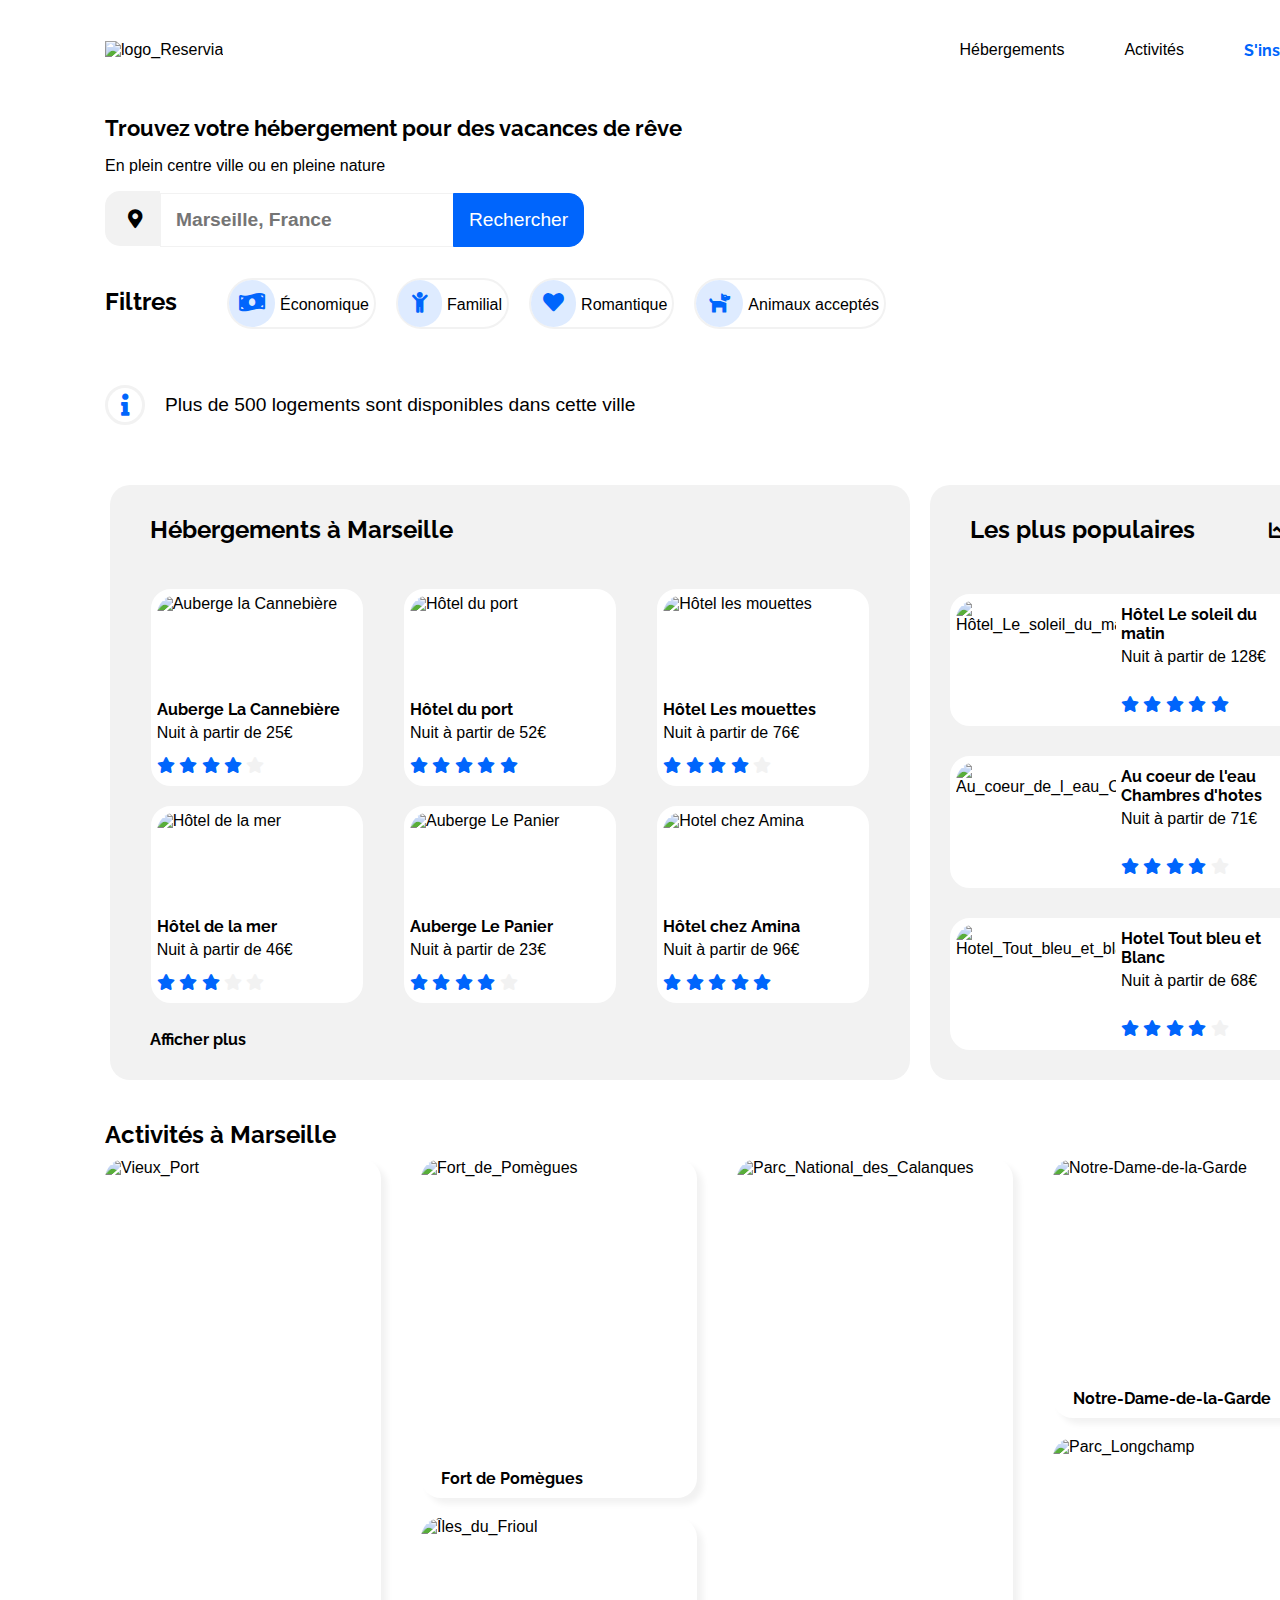
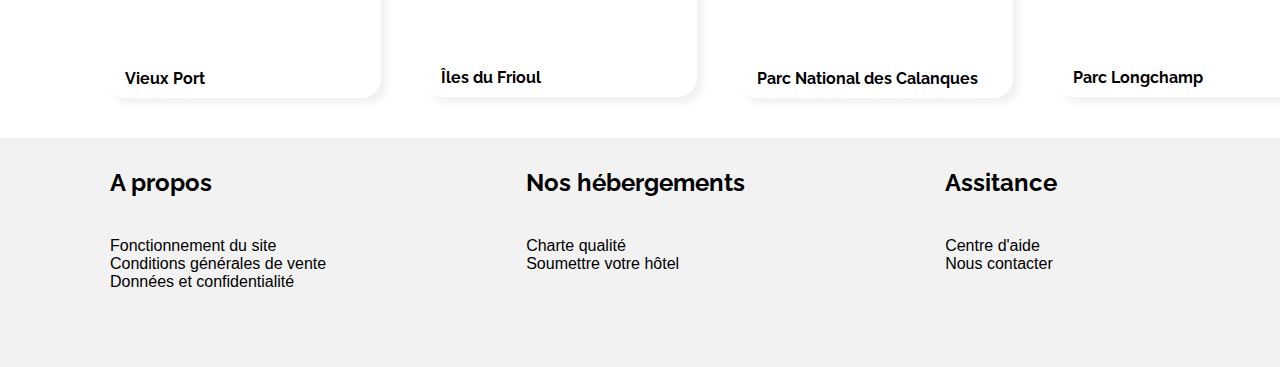
==== index.html @ 62007eff "renommer les dossiers" ====
<!DOCTYPE html>
<html lang="fr">
    <head>
        <meta name="description" content="site Reservia pour le P2">
        <meta name="author"       content="Julien Brazzalotto">
        <meta name="viewport" content="width=device-width, initial-scale=1.0">
        <title>Reservia</title>
        <meta charset="utf-8" />
        <link rel="stylesheet" href="style.css" />

        <!--icones-->
        <link rel="stylesheet" href="https://cdnjs.cloudflare.com/ajax/libs/font-awesome/5.15.3/css/all.min.css" as="style">
        
        <!--police-->
        <link rel="preconnect" href="https://fonts.gstatic.com">
        <link href="https://fonts.googleapis.com/css2?family=Raleway:wght@400;500;600;700;800&display=swap" rel="stylesheet">
    
    </head>

        <body>
            <div id="bloc_page">

                <!--Header-->
                <header>
                    <p>
                        <a href="index.html"><img src="Projet2Reservia/images/logo/Reservia.svg" alt="logo_Reservia"></a>
                    </p>
                    <nav>
                        <ul>
                            <li><a href="#hébergements"> Hébergements</a></li>
                            <li><a href="#Activités"> Activités</a></li>
                            <li><a href="#" id="inscrire">S'inscrire</a></li>
                        </ul>
                    </nav> 
                </header>

                <div>
                    <h1>Trouvez votre hébergement pour des vacances de rêve</h1>
                    <p id="sous_titre">En plein centre ville ou en pleine nature</p>
                </div>

                <form action="php">
                    <div id="localisation">
                        <i class="fas fa-map-marker-alt"></i>
                        <div>
                            <input type="search" name="ville" id="ville" placeholder="Marseille, France">
                        </div>
                        <div>
                            <button type="submit" id="bouton_rechercher">Rechercher</button>
                        </div>
                    </div>
                </form>

                <section id="filtre">
                        <h5>Filtres</h5>
                        <ul>                        
                            <li class="filtreli"><i class="fas fa-money-bill-wave"></i><a href="#">Économique</a></li>                           
                            <li class="filtreli"><i class="fas fa-child"></i><a href="#">Familial</a></li>
                            <li class="filtreli"><i class="fas fa-heart"></i><a href="#">Romantique</a></li>
                            <li class="filtreli"><i class="fas fa-dog"></i><a href="#">Animaux acceptés</a></li>
                        </ul>                             
                </section>

                <div id="info">
                    <i class="fas fa-info"></i> 
                    <p> Plus de 500 logements sont disponibles dans cette ville</p>
                </div>
                
                <!--article-->
                <main>
                    <article>   
                        <h2 id="hébergements">Hébergements à Marseille</h2> 
                        <div id="marseille">
                            <div id="bloc1">
                                <a href="#" class="lieu">
                                    <div class="bloc">
                                        <img class="ch" src="Projet2Reservia/images/hebergements/3_medium/marcus-loke-WQJvWU_HZFo-unsplash.jpg" alt="Auberge la Cannebière">
                                        <h3>Auberge La Cannebière</h3>
                                        <p>Nuit à partir de 25€</p>
                                        <div class="star">
                                            <i class="fas fa-star"></i>
                                            <i class="fas fa-star"></i>
                                            <i class="fas fa-star"></i>
                                            <i class="fas fa-star"></i>
                                            <i class="fas fa-star grey"></i>
                                        </div>
                                    </div>
                                </a>

                                <a href="#" class="lieu">
                                    <div class="bloc">
                                        <img class="ch" src="Projet2Reservia/images/hebergements/3_medium/fred-kleber-gTbaxaVLvsg-unsplash.jpg" alt="Hôtel du port">
                                        <h3>Hôtel du port</h3>
                                        <p>Nuit à partir de 52€</p>
                                        <div class="star">
                                            <i class="fas fa-star"></i>
                                            <i class="fas fa-star"></i>
                                            <i class="fas fa-star"></i>
                                            <i class="fas fa-star"></i>
                                            <i class="fas fa-star"></i>
                                        </div>
                                    </div>
                                </a>

                                <a href="#" class="lieu">
                                    <div class="bloc">
                                        <img class="ch" src="Projet2Reservia/images/hebergements/3_medium/reisetopia-B8WIgxA_PFU-unsplash.jpg" alt="Hôtel les mouettes">
                                        <h3>Hôtel Les mouettes</h3>
                                        <p>Nuit à partir de 76€</p>
                                        <div class="star">
                                            <i class="fas fa-star"></i>
                                            <i class="fas fa-star"></i>
                                            <i class="fas fa-star"></i>
                                            <i class="fas fa-star"></i>
                                            <i class="fas fa-star grey"></i>
                                        </div>
                                    </div>
                                </a>
                            </div>
                            <div id="bloc2">
                                <a href="#" class="lieu">
                                    <div class="bloc">
                                        <img class="ch" src="Projet2Reservia/images/hebergements/3_medium/annie-spratt-Eg1qcIitAuA-unsplash.jpg" alt="Hôtel de la mer">
                                        <h3>Hôtel de la mer</h3>
                                        <p>Nuit à partir de 46€</p>
                                        <div class="star">
                                            <i class="fas fa-star"></i>
                                            <i class="fas fa-star"></i>
                                            <i class="fas fa-star"></i>
                                            <i class="fas fa-star grey"></i>
                                            <i class="fas fa-star grey"></i>
                                        </div>
                                    </div>
                                </a>

                                <a href="#" class="lieu">
                                    <div class="bloc">
                                        <img class="ch" src="Projet2Reservia/images/hebergements/3_medium/nicate-lee-kT-ZyaiwBe0-unsplash.jpg" alt="Auberge Le Panier">
                                        <h3>Auberge Le Panier</h3>
                                        <p>Nuit à partir de 23€</p>
                                        <div class="star">
                                            <i class="fas fa-star"></i>
                                            <i class="fas fa-star"></i>
                                            <i class="fas fa-star"></i>
                                            <i class="fas fa-star"></i>
                                            <i class="fas fa-star grey"></i>
                                        </div>
                                    </div>
                                </a>

                                <a href="#" class="lieu">
                                    <div class="bloc">
                                        <img class="ch" src="Projet2Reservia/images/hebergements/3_medium/febrian-zakaria-M6S1WvfW68A-unsplash.jpg" alt="Hotel chez Amina">
                                        <h3>Hôtel chez Amina</h3>
                                        <p>Nuit à partir de 96€</p>
                                        <div class="star">
                                            <i class="fas fa-star"></i>
                                            <i class="fas fa-star"></i>
                                            <i class="fas fa-star"></i>
                                            <i class="fas fa-star"></i>
                                            <i class="fas fa-star"></i>
                                        </div>
                                    </div>
                                </a>
                            </div>   
                        </div>
                        <div>
                            <a href="#" class="more">
                                <h4>Afficher plus</h4>
                            </a>
                        </div>
                    </article>

                    <!--aside-->
                    <aside>
                        <div id="titreaside">
                        <h2>Les plus populaires</h2>                            
                        <i class="fas fa-chart-line"></i>
                        </div>
                        <div>
                            <a href="#" class="pop">
                                <img class="ch2" src="Projet2Reservia/images/hebergements/4_small/emile-guillemot-Bj_rcSC5XfE-unsplash.jpg" alt="Hôtel_Le_soleil_du_matin">
                                <div class="populaire">
                                <h3>Hôtel Le soleil du matin</h3>
                                <p>Nuit à partir de 128€</p>
                                <div class="starpop">
                                    <i class="fas fa-star"></i>
                                    <i class="fas fa-star"></i>
                                    <i class="fas fa-star"></i>
                                    <i class="fas fa-star"></i>
                                    <i class="fas fa-star"></i>
                                </div>
                                </div>
                            </a>

                            <a href="#" class="pop">
                                <img class="ch2" src="Projet2Reservia/images/hebergements/4_small/aw-creative-VGs8z60yT2c-unsplash.jpg" alt="Au_coeur_de_l_eau_Chambres_d_hotes">
                                <div class="populaire">
                                <h3>Au coeur de l'eau Chambres d'hotes</h3>
                                <p>Nuit à partir de 71€</p>                                
                                <div class="starpop">
                                    <i class="fas fa-star"></i>
                                    <i class="fas fa-star"></i>
                                    <i class="fas fa-star"></i>
                                    <i class="fas fa-star"></i>
                                    <i class="fas fa-star grey"></i>
                                </div>
                                </div>
                            </a>

                            <a href="#" class="pop">
                                <img class="ch2" src="Projet2Reservia/images/hebergements/4_small/febrian-zakaria-sjvU0THccQA-unsplash.jpg" alt="Hotel_Tout_bleu_et_blanc">
                                <div class="populaire">
                                <h3>Hotel Tout bleu et Blanc</h3>
                                <p>Nuit à partir de 68€</p>                                
                                <div class="starpop">
                                    <i class="fas fa-star"></i>
                                    <i class="fas fa-star"></i>
                                    <i class="fas fa-star"></i>
                                    <i class="fas fa-star"></i>
                                    <i class="fas fa-star grey"></i>
                                </div>
                                </div>
                            </a>
                        </div>                       
                    </aside>               
                </main>
                    

                    <!--section-->
                    <section id="act">
                            <h5 id="Activités">Activités à Marseille</h5>
                            <div id="paquet">
                                <div id="paquet1">
                                    <a href="#" class="gr1">
                                        <img class="phgrande" src="Projet2Reservia/images/activites/3_medium/reno-laithienne-QUgJhdY5Fyk-unsplash.jpg" alt="Vieux_Port">
                                        <h6>Vieux Port</h6>
                                    </a>
                                </div>
                                <div id="paquet2">
                                    <a href="#" class="gr2">
                                        <img class="phpetite" src="Projet2Reservia/images/activites/4_small/paul-hermann-QFTrLdQIRhI-unsplash.jpg" alt="Fort_de_Pomègues">
                                        <h6>Fort de Pomègues</h6>
                                    </a>
                                
                                    <a href="#" class="gr3">
                                        <img class="phtrespetite" src="Projet2Reservia/images/activites/4_small/kevin-hikari-rV_Qd1l-VXg-unsplash.jpg" alt="Îles_du_Frioul">
                                        <h6>Îles du Frioul</h6>
                                    </a>
                                </div>

                                <div id="paquet3">
                                    <a href="#" class="gr1">
                                        <img class="phgrande" src="Projet2Reservia/images/activites/3_medium/kilyan-sockalingum-NR8-cBCN3aI-unsplash.jpg" alt="Parc_National_des_Calanques">
                                        <h6>Parc National des Calanques</h6>
                                    </a>
                                </div>
                                <div id="paquet4">
                                    <a href="#" class="gr4">                                
                                        <img class="phmoyenne" src="Projet2Reservia/images/activites/4_small/florian-wehde-xW9e8gdotxI-unsplash.jpg" alt="Notre-Dame-de-la-Garde">                                    
                                        <h6>Notre-Dame-de-la-Garde</h6>
                                    </a>

                                    <a href="#" class="gr5">
                                        <img class="phmoyenne" src="Projet2Reservia/images/activites/4_small/lena-paulin-wH2-EJoDcV0-unsplash.jpg" alt="Parc_Longchamp">
                                        <h6>Parc Longchamp</h6>
                                    </a>
                                </div>
                            </div>

                    </section>
            </div>    

            <!--footer--> 

            <footer>                        
                <div id="a_propos">
                    <h2>A propos</h2>
                    <ul id="liste_a_propos">
                        <li><a href="#">Fonctionnement du site</a></li>
                        <li><a href="#">Conditions générales de vente</a></li>
                        <li><a href="#">Données et confidentialité</a></li>
                    </ul>
                </div>

                <div id="nos_hebergements">
                    <h2>Nos hébergements</h2>
                    <ul id="liste_nos_hebergements">
                        <li><a href="#">Charte qualité</a></li>
                        <li><a href="#">Soumettre votre hôtel</a></li>
                    </ul>
                </div>

                <div id="assistance">
                    <h2>Assitance</h2>
                    <ul id="liste_assistance">
                        <li><a href="#">Centre d'aide</a></li>
                        <li><a href="#">Nous contacter</a></li>
                    </ul>
                </div>
            </div>
        </footer>
                           
        </body>
---- style.css ----
@font-face
{
    font-family: 'Raleway';
    src: url('Raleway/Raleway-Italic-VariableFont_wght.ttf');
    src: url('Raleway/Raleway-VariableFont_wght.ttf');
}

body
{
    font-family: 'Raleway', Arial, Helvetica, sans-serif;
    width: 1440px;
    margin: auto;
    display: flex;
    flex-direction: column;
    align-items: center;
}

#bloc_page
{
    display: flex;
    flex-direction: column;
    width: 1230px;
}

/*header*/
header
{
    display: flex;
    justify-content: space-between;
    align-items: center;
    width: auto;
    height: 100px;
}

nav ul
{
    display: flex;
    flex-direction: row;
    list-style: none;
    
}

nav li
{
    font-size: 1em;
    margin-left: 25px;
    margin-right: 5px;
    
}

nav a
{
    text-decoration: none;
    padding: 15px;
}

#inscrire
{
    color: #0065fc;
    font-weight: bold;
}

nav a:hover
{
    border-top: 2px #0065fc solid;
    padding-top: 20px;
    color: #0065fc;
}
/*Fin header*/

h1
{
    font-size: 1.4em;
}

h1 + p
{
    font-size: 1em;
}


/*barre de localisation*/
#localisation
{
    display: flex;
    align-items: baseline;
    width: auto;
    
}

.fa-map-marker-alt
{
    font-size: 1.2em;
    padding: 15px 15px 15px 20px;
    background-color: #f2f2f2;
    border-radius: 15px 0 0 15px;
    border: 3px #f2f2f2 solid;
}


#ville
{
    font-size: 1.2em;
    padding: 15px;
    color: black;
    font-weight: bold;
    border: 1px #f2f2f2 solid;
    border-right: none;
}

#bouton_rechercher
{
    font-size: 1.2em;
    padding: 15px;
    border-radius: 0 15px 15px 0;
    background-color: #0065fc;
    border: 1px #0065fc solid;
    color: white;
}
/*section*/

#filtre
{
    display: flex;
    align-items: baseline;
}

ul
{
    display: flex;
    list-style: none;
    color: #0065fc;
}

.fa-money-bill-wave
{
    font-size: 1.3em;
    background-color: #DEEBFF;
    padding: 13px 10px 13px 10px ;
    border-radius: 200px;
    margin-right: 5px;
}

.fa-child
{
    
    font-size: 1.3em;
    background-color: #DEEBFF;
    padding: 13px 14px 13px 14px ;
    border-radius: 200px;
    margin-right: 5px;
}

.fa-heart
{
    
    font-size: 1.3em;
    background-color: #DEEBFF;
    padding: 13px 12px 13px 12px ;
    border-radius: 200px;
    margin-right: 5px;
}

.fa-dog
{
    
    font-size: 1.3em;
    background-color: #DEEBFF;
    padding: 13px 12px 13px 12px ;
    border-radius: 200px;
    margin-right: 5px;
}

.filtreli
{
    margin: 10px;
    padding-right: 5px;
    border: 2px #f2f2f2 solid;
    border-radius: 200px;
}

.filtreli :hover
{
    cursor: pointer;
    background-color: white;
}



/* info*/


#info
{
    display: flex;
    align-items: center;
    margin-top: 20px;
    margin-bottom: 50px;
}

.fa-info
{
    font-size: 1.4em;
    color: #0065fc;
    border-radius: 2000px;
    margin-right: 20px;
    border: 3px #f2f2f2 solid;
    padding: 6px 13px 6px 13px;
  
}

#info p
{
    font-size: 1.2em;
}


/*article*/

main
{
    display: flex;
}

h2
{
    margin-left: 40px;
    margin-bottom: 40px;
    margin-top: 30px;
}

h3
{
    font-size: 1em;
    margin: 5px 0 0 0;
    color: black;
}

main p
{
    margin: 5px 0 15px 0px;
    color: black;
    
}

article
{
    background-color: #f2f2f2;
    border-radius: 20px;
    flex: 2;
    margin-left: 5px;
    margin-right: 20px;
    flex-wrap: wrap;
    height: auto;
}

img
{
    width: 200px;
    height: auto;
}


.bloc
{
    display: flex;
    flex-direction: column;
    align-items: flex-start;
    width: 200px;
}

#marseille
{
    display: flex;
    flex-direction: column;
    justify-content: center;
    align-items: center;
    align-content: center;
    margin-left: 20px;
    margin-right: 20px;
}

main a:hover
{
    transform: scale(1.1);
}

#bloc1
{
    display: flex;
    justify-content: space-around;
    width: 100%;
    margin-bottom: 10px;
    
}

#bloc2
{
    display: flex;
    justify-content: space-around;
    vertical-align: bottom;
    width: 100%;
}

.ch
{
    border-radius: 20px 20px 0 0;
    width: 100%;
    height: 100px;  
    object-fit: cover;  
}

.lieu
{
    border: 6px white solid;
    background-color: white;
    border-radius: 20px;
    width: 200px;
    overflow: hidden;
    margin: 5px;
    text-decoration: none;
}

h4
{
    padding-left: 40px;
    font-size: 1em;
    color: black;
    
}

.more
{
    text-decoration: none;
}

.star
{
    margin-bottom: 5px;
}

.fa-star
{
    color: #0065fc;
}

.fa-star.grey
{
    color: #f2f2f2;
}


/*aside*/
aside
{
    flex: 1;
    background-color: #f2f2f2;
    border-radius: 20px;
    margin-right: 5px;
}

#titreaside
{
    display: flex;
    align-items: baseline;
    justify-content: space-between;
    margin-bottom: 10px;
}

.fa-chart-line
{
    margin-right: 40px;
    font-size: 1.3em;
}

.pop
{
    display: flex;
    margin-left: 20px;
    margin-right: 20px;
    margin-bottom: 30px;
    border: 6px white solid;
    background-color: white;
    border-radius: 20px;
}

.ch2
{
    border-radius: 20px 0 0 20px;
    width: 160px;
    height: 120px;
    object-fit: cover;
}

.populaire
{
    margin-left: 5px;
}

.starpop
{
    margin-top: 30px;
}

/*section 2*/

#act
{
    display: flex;
    flex-direction: column;
    margin-bottom: 40px;
}

#paquet
{
    display: flex;
}

#paquet1
{
    display: flex;
    margin-right: 40px;
}

#paquet2
{
    display: flex;
    flex-direction: column;
    margin-right: 40px;
}

#paquet3
{
    display: flex;
    margin-right: 40px;
}
#paquet4
{
    display: flex;
    flex-direction: column;
    margin-right: 5px;
}


h5
{
    font-size: 1.5em;
    margin-bottom: 10px;
}

h6
{
    font-size: 1em;
    margin-left: 20px;
    margin-top: 10px;
    margin-bottom: 10px;
}

.gr1
{
    width: 276px;
    height: auto;
    display: flex;
    flex-direction: column;
    box-shadow: 6px 6px 6px #f2f2f2;
    border-radius: 20px;
    text-decoration: none;
}

.gr2
{
    width: 276px;
    height: auto;
    box-shadow: 6px 6px 6px #f2f2f2;
    border-radius: 20px;
    text-decoration: none;
    display: flex;
    flex-direction: column;
    margin-bottom: 20px;
}

.gr3
{
    width: 276px;
    height: auto;
    box-shadow: 6px 6px 6px #f2f2f2;
    border-radius: 20px;
    text-decoration: none;
    display: flex;
    flex-direction: column;
}

.gr4
{
    width: 276px;
    height: auto;
    box-shadow: 6px 6px 6px #f2f2f2;
    border-radius: 20px;
    text-decoration: none;
    display: flex;
    flex-direction: column;
    margin-bottom: 20px;
}

.gr5
{
    width: 276px;
    height: auto;
    box-shadow: 6px 6px 6px #f2f2f2;
    border-radius: 20px;
    text-decoration: none;
    display: flex;
    flex-direction: column;
}


.phgrande
{
    width: 276px;
    height: 500px;
    object-fit: cover;
    border-radius: 20px 20px 0 0;
}

.phpetite
{
    width: 276px;
    height: 300px;
    object-fit: cover;
    border-radius: 20px 20px 0 0;
}

.phtrespetite
{
    width: 276px;
    height: 140px;
    object-fit: cover;
    border-radius: 20px 20px 0 0;
}

.phmoyenne
{
    width: 276px;
    height: 220px;
    object-fit: cover;
    border-radius: 20px 20px 0 0;
}


/*footer*/

footer
{
    display: flex;
    width: 1440px;
    max-width: 1440px;
    padding-bottom: 60px;
    background-color: #f2f2f2;
}



#a_propos
{
    display: flex;
    flex-direction: column;
    margin-left: 70px;
}

#nos_hebergements
{
    margin-left: 160px;
    margin-right: 160px;
}


#liste_a_propos
{
    margin-top: 0;
    list-style: none;
    display: flex;
    flex-direction: column;
    vertical-align: baseline;
}

#liste_nos_hebergements
{
    list-style: none;
    display: flex;
    flex-direction: column;
    vertical-align: baseline;
}

#liste_assistance
{
    list-style: none;
    display: flex;
    flex-direction: column;
    vertical-align: baseline;
}

a
{
    text-decoration: none;
    color: black;
}
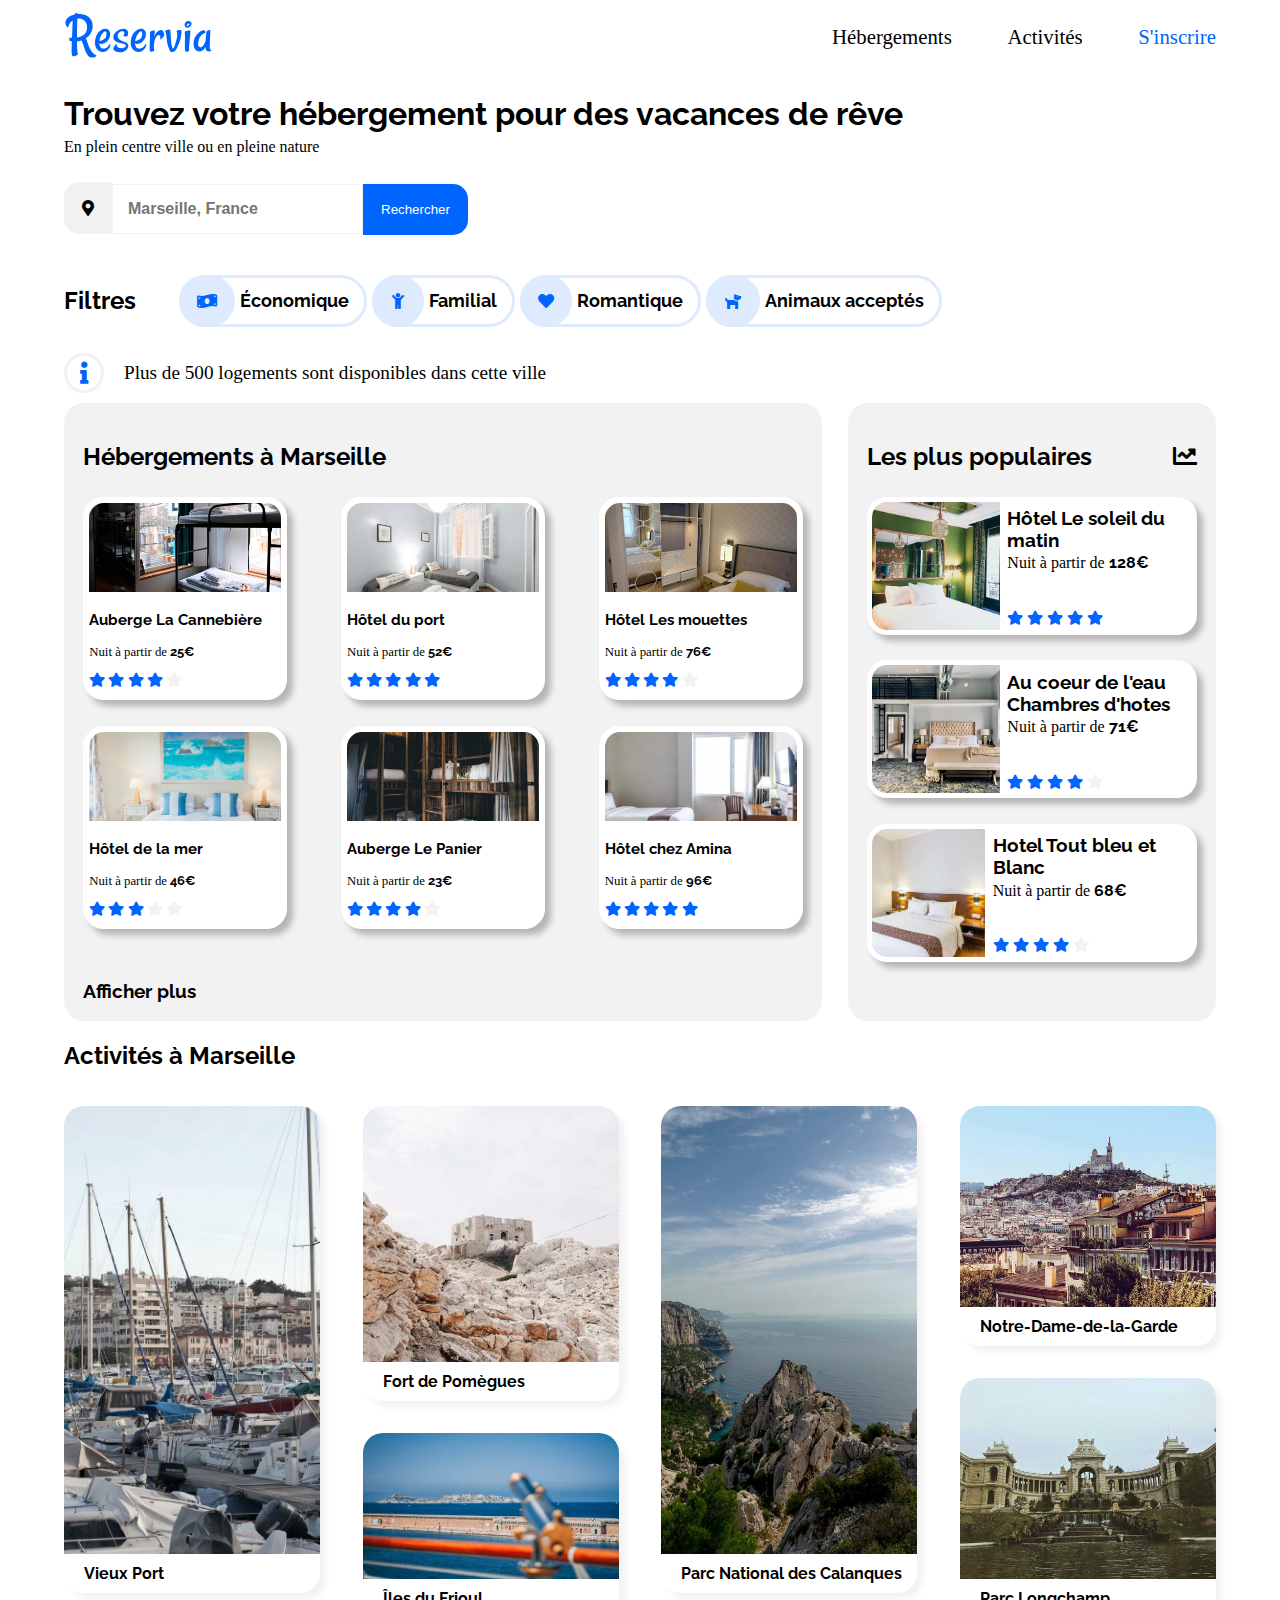
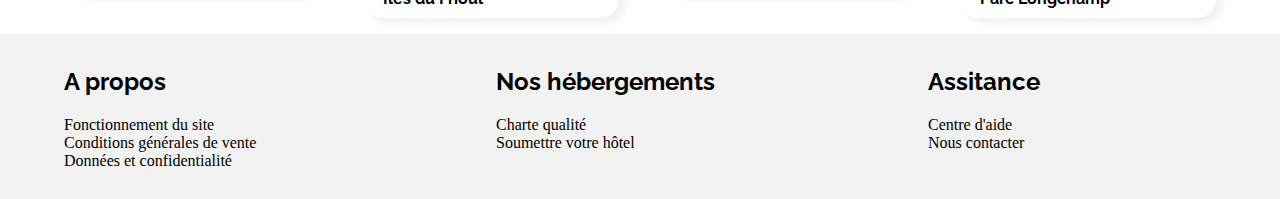
==== commit 0593a88a: "trouver le defaut du scroll horizontal" ====
--- a/index.html
+++ b/index.html
@@ -1,226 +1,208 @@
 <!DOCTYPE html>
-<html lang="fr">
-    <head>
-        <meta name="description" content="site Reservia pour le P2">
-        <meta name="author"       content="Julien Brazzalotto">
-        <meta name="viewport" content="width=device-width, initial-scale=1.0">
-        <title>Reservia</title>
-        <meta charset="utf-8" />
-        <link rel="stylesheet" href="style.css" />
-
-        <!--icones-->
-        <link rel="stylesheet" href="https://cdnjs.cloudflare.com/ajax/libs/font-awesome/5.15.3/css/all.min.css" as="style">
+    <html lang="fr">
+        <head>
+            <meta name="description" content="site Reservia pour le P2">
+            <meta name="author"       content="Julien Brazzalotto">
+            <meta name="viewport" content="width=device-width, initial-scale=1.0">
+            <title>Reservia</title>
+            <meta charset="utf-8" />
+            <link rel="stylesheet" href="style.css" />
+
+            <!--icones-->
+            <link rel="stylesheet" href="https://cdnjs.cloudflare.com/ajax/libs/font-awesome/5.15.3/css/all.min.css">
+            
+            <!--police-->
+            <link rel="preconnect" href="https://fonts.gstatic.com">
+            <link href="https://fonts.googleapis.com/css2?family=Raleway:wght@400;500;600;700;800&display=swap" rel="stylesheet">
         
-        <!--police-->
-        <link rel="preconnect" href="https://fonts.gstatic.com">
-        <link href="https://fonts.googleapis.com/css2?family=Raleway:wght@400;500;600;700;800&display=swap" rel="stylesheet">
-    
-    </head>
+        </head>
 
         <body>
             <div id="bloc_page">
-
-                <!--Header-->
                 <header>
-                    <p>
-                        <a href="index.html"><img src="Projet2Reservia/images/logo/Reservia.svg" alt="logo_Reservia"></a>
-                    </p>
+                    
+                    <a href="index.html"><img id="logo" src="images/logo/Reservia.svg" alt="logo_Reservia"></a>
+                    
                     <nav>
                         <ul>
-                            <li><a href="#hébergements"> Hébergements</a></li>
-                            <li><a href="#Activités"> Activités</a></li>
-                            <li><a href="#" id="inscrire">S'inscrire</a></li>
-                        </ul>
-                    </nav> 
+                            <li><a href="#hebergements" class="menu">Hébergements</a></li>
+                            <li><a href="#activites" class="menu">Activités</a></li>
+                            <li><a href="#" class="menu" id="inscrire">S'inscrire</a></li>
+                        </ul>
+                    </nav>                                                              
                 </header>
 
-                <div>
+                <section class="recherche">
+                    
                     <h1>Trouvez votre hébergement pour des vacances de rêve</h1>
                     <p id="sous_titre">En plein centre ville ou en pleine nature</p>
-                </div>
-
-                <form action="php">
-                    <div id="localisation">
-                        <i class="fas fa-map-marker-alt"></i>
-                        <div>
-                            <input type="search" name="ville" id="ville" placeholder="Marseille, France">
-                        </div>
-                        <div>
-                            <button type="submit" id="bouton_rechercher">Rechercher</button>
-                        </div>
-                    </div>
-                </form>
-
-                <section id="filtre">
-                        <h5>Filtres</h5>
-                        <ul>                        
-                            <li class="filtreli"><i class="fas fa-money-bill-wave"></i><a href="#">Économique</a></li>                           
-                            <li class="filtreli"><i class="fas fa-child"></i><a href="#">Familial</a></li>
-                            <li class="filtreli"><i class="fas fa-heart"></i><a href="#">Romantique</a></li>
-                            <li class="filtreli"><i class="fas fa-dog"></i><a href="#">Animaux acceptés</a></li>
-                        </ul>                             
+                    
+
+                    <form method="POST" action="#" class="bloc_recherche">
+                            <i class="fas fa-map-marker-alt"></i>
+                            <input type="search" name="ville" class="ville" placeholder="Marseille, France">
+                            <button type="submit" class="bouton_rechercher">Rechercher</button>                       
+                    </form>
                 </section>
 
-                <div id="info">
+                <section class="filtre">
+                    <h2>Filtres</h2>
+                    <ul>                        
+                        <li class="filtreli"><i class="fas fa-money-bill-wave"></i><a href="#" class="textefiltre">Économique</a></li>                           
+                        <li class="filtreli"><i class="fas fa-child"></i><a href="#" class="textefiltre">Familial</a></li>
+                        <li class="filtreli"><i class="fas fa-heart"></i><a href="#" class="textefiltre">Romantique</a></li>
+                        <li class="filtreli"><i class="fas fa-dog"></i><a href="#" class="textefiltre">Animaux acceptés</a></li>
+                    </ul>                             
+                </section>
+    
+                <div class="info">
                     <i class="fas fa-info"></i> 
                     <p> Plus de 500 logements sont disponibles dans cette ville</p>
                 </div>
                 
-                <!--article-->
-                <main>
-                    <article>   
-                        <h2 id="hébergements">Hébergements à Marseille</h2> 
-                        <div id="marseille">
-                            <div id="bloc1">
-                                <a href="#" class="lieu">
-                                    <div class="bloc">
-                                        <img class="ch" src="Projet2Reservia/images/hebergements/3_medium/marcus-loke-WQJvWU_HZFo-unsplash.jpg" alt="Auberge la Cannebière">
-                                        <h3>Auberge La Cannebière</h3>
-                                        <p>Nuit à partir de 25€</p>
-                                        <div class="star">
-                                            <i class="fas fa-star"></i>
-                                            <i class="fas fa-star"></i>
-                                            <i class="fas fa-star"></i>
-                                            <i class="fas fa-star"></i>
-                                            <i class="fas fa-star grey"></i>
-                                        </div>
-                                    </div>
-                                </a>
-
-                                <a href="#" class="lieu">
-                                    <div class="bloc">
-                                        <img class="ch" src="Projet2Reservia/images/hebergements/3_medium/fred-kleber-gTbaxaVLvsg-unsplash.jpg" alt="Hôtel du port">
-                                        <h3>Hôtel du port</h3>
-                                        <p>Nuit à partir de 52€</p>
-                                        <div class="star">
-                                            <i class="fas fa-star"></i>
-                                            <i class="fas fa-star"></i>
-                                            <i class="fas fa-star"></i>
-                                            <i class="fas fa-star"></i>
-                                            <i class="fas fa-star"></i>
-                                        </div>
-                                    </div>
-                                </a>
-
-                                <a href="#" class="lieu">
-                                    <div class="bloc">
-                                        <img class="ch" src="Projet2Reservia/images/hebergements/3_medium/reisetopia-B8WIgxA_PFU-unsplash.jpg" alt="Hôtel les mouettes">
-                                        <h3>Hôtel Les mouettes</h3>
-                                        <p>Nuit à partir de 76€</p>
-                                        <div class="star">
-                                            <i class="fas fa-star"></i>
-                                            <i class="fas fa-star"></i>
-                                            <i class="fas fa-star"></i>
-                                            <i class="fas fa-star"></i>
-                                            <i class="fas fa-star grey"></i>
-                                        </div>
-                                    </div>
-                                </a>
-                            </div>
-                            <div id="bloc2">
-                                <a href="#" class="lieu">
-                                    <div class="bloc">
-                                        <img class="ch" src="Projet2Reservia/images/hebergements/3_medium/annie-spratt-Eg1qcIitAuA-unsplash.jpg" alt="Hôtel de la mer">
-                                        <h3>Hôtel de la mer</h3>
-                                        <p>Nuit à partir de 46€</p>
-                                        <div class="star">
-                                            <i class="fas fa-star"></i>
-                                            <i class="fas fa-star"></i>
-                                            <i class="fas fa-star"></i>
-                                            <i class="fas fa-star grey"></i>
-                                            <i class="fas fa-star grey"></i>
-                                        </div>
-                                    </div>
-                                </a>
-
-                                <a href="#" class="lieu">
-                                    <div class="bloc">
-                                        <img class="ch" src="Projet2Reservia/images/hebergements/3_medium/nicate-lee-kT-ZyaiwBe0-unsplash.jpg" alt="Auberge Le Panier">
-                                        <h3>Auberge Le Panier</h3>
-                                        <p>Nuit à partir de 23€</p>
-                                        <div class="star">
-                                            <i class="fas fa-star"></i>
-                                            <i class="fas fa-star"></i>
-                                            <i class="fas fa-star"></i>
-                                            <i class="fas fa-star"></i>
-                                            <i class="fas fa-star grey"></i>
-                                        </div>
-                                    </div>
-                                </a>
-
-                                <a href="#" class="lieu">
-                                    <div class="bloc">
-                                        <img class="ch" src="Projet2Reservia/images/hebergements/3_medium/febrian-zakaria-M6S1WvfW68A-unsplash.jpg" alt="Hotel chez Amina">
-                                        <h3>Hôtel chez Amina</h3>
-                                        <p>Nuit à partir de 96€</p>
-                                        <div class="star">
-                                            <i class="fas fa-star"></i>
-                                            <i class="fas fa-star"></i>
-                                            <i class="fas fa-star"></i>
-                                            <i class="fas fa-star"></i>
-                                            <i class="fas fa-star"></i>
-                                        </div>
-                                    </div>
-                                </a>
-                            </div>   
+                                
+                
+                
+                <main id="hebergements" class="section_hebergements">
+                    <article class="article_hebergement">   
+                        <h2>Hébergements à Marseille</h2> 
+                        <div class="hebergements">                            
+                            <a href="#" class="carte_arriere effet_hover">
+                                <img class="carte_img" src="images/hebergements/3_medium/marcus-loke-WQJvWU_HZFo-unsplash.jpg" alt="Auberge la Cannebière">
+                                <h3>Auberge La Cannebière</h3>
+                                <p>Nuit à partir de <strong>25€</strong></p>
+                                <div>
+                                    <i class="fas fa-star"></i>
+                                    <i class="fas fa-star"></i>
+                                    <i class="fas fa-star"></i>
+                                    <i class="fas fa-star"></i>
+                                    <i class="fas fa-star grey"></i>
+                                </div>                                    
+                            </a>
+
+                            <a href="#" class="carte_arriere effet_hover">                                    
+                                <img class="carte_img" src="images/hebergements/3_medium/fred-kleber-gTbaxaVLvsg-unsplash.jpg" alt="Hôtel du port">
+                                <h3>Hôtel du port</h3>
+                                <p>Nuit à partir de <strong>52€</strong></p>
+                                <div>
+                                    <i class="fas fa-star"></i>
+                                    <i class="fas fa-star"></i>
+                                    <i class="fas fa-star"></i>
+                                    <i class="fas fa-star"></i>
+                                    <i class="fas fa-star"></i>
+                                </div>
+                            </a>
+
+                            <a href="#" class="carte_arriere effet_hover">
+                                <img class="carte_img" src="images/hebergements/3_medium/reisetopia-B8WIgxA_PFU-unsplash.jpg" alt="Hôtel les mouettes">
+                                <h3>Hôtel Les mouettes</h3>
+                                <p>Nuit à partir de <strong>76€</strong></p>
+                                <div>
+                                    <i class="fas fa-star"></i>
+                                    <i class="fas fa-star"></i>
+                                    <i class="fas fa-star"></i>
+                                    <i class="fas fa-star"></i>
+                                    <i class="fas fa-star grey"></i>
+                                </div>
+                            </a>                            
+                        
+                            <a href="#" class="carte_arriere effet_hover">
+                                <img class="carte_img" src="images/hebergements/3_medium/annie-spratt-Eg1qcIitAuA-unsplash.jpg" alt="Hôtel de la mer">
+                                <h3>Hôtel de la mer</h3>
+                                <p>Nuit à partir de <strong>46€</strong></p>
+                                <div>
+                                    <i class="fas fa-star"></i>
+                                    <i class="fas fa-star"></i>
+                                    <i class="fas fa-star"></i>
+                                    <i class="fas fa-star grey"></i>
+                                    <i class="fas fa-star grey"></i>
+                                </div>                                
+                            </a>
+
+                            <a href="#" class="carte_arriere effet_hover">
+                                <img class="carte_img" src="images/hebergements/3_medium/nicate-lee-kT-ZyaiwBe0-unsplash.jpg" alt="Auberge Le Panier">
+                                <h3>Auberge Le Panier</h3>
+                                <p>Nuit à partir de <strong>23€</strong></p>
+                                <div>
+                                    <i class="fas fa-star"></i>
+                                    <i class="fas fa-star"></i>
+                                    <i class="fas fa-star"></i>
+                                    <i class="fas fa-star"></i>
+                                    <i class="fas fa-star grey"></i>
+                                </div>
+                            </a>
+
+                            <a href="#" class="carte_arriere effet_hover">
+                                <img class="carte_img" src="images/hebergements/3_medium/febrian-zakaria-M6S1WvfW68A-unsplash.jpg" alt="Hotel chez Amina">
+                                <h3>Hôtel chez Amina</h3>
+                                <p>Nuit à partir de <strong>96€</strong></p>
+                                <div>
+                                    <i class="fas fa-star"></i>
+                                    <i class="fas fa-star"></i>
+                                    <i class="fas fa-star"></i>
+                                    <i class="fas fa-star"></i>
+                                    <i class="fas fa-star"></i>
+                                </div>    
+                            </a>   
                         </div>
+
                         <div>
-                            <a href="#" class="more">
-                                <h4>Afficher plus</h4>
+                            <a href="#" class="plus">
+                                Afficher plus
                             </a>
                         </div>
                     </article>
 
-                    <!--aside-->
+                    
                     <aside>
-                        <div id="titreaside">
-                        <h2>Les plus populaires</h2>                            
-                        <i class="fas fa-chart-line"></i>
-                        </div>
-                        <div>
-                            <a href="#" class="pop">
-                                <img class="ch2" src="Projet2Reservia/images/hebergements/4_small/emile-guillemot-Bj_rcSC5XfE-unsplash.jpg" alt="Hôtel_Le_soleil_du_matin">
-                                <div class="populaire">
-                                <h3>Hôtel Le soleil du matin</h3>
-                                <p>Nuit à partir de 128€</p>
-                                <div class="starpop">
-                                    <i class="fas fa-star"></i>
-                                    <i class="fas fa-star"></i>
-                                    <i class="fas fa-star"></i>
-                                    <i class="fas fa-star"></i>
-                                    <i class="fas fa-star"></i>
-                                </div>
-                                </div>
-                            </a>
-
-                            <a href="#" class="pop">
-                                <img class="ch2" src="Projet2Reservia/images/hebergements/4_small/aw-creative-VGs8z60yT2c-unsplash.jpg" alt="Au_coeur_de_l_eau_Chambres_d_hotes">
-                                <div class="populaire">
-                                <h3>Au coeur de l'eau Chambres d'hotes</h3>
-                                <p>Nuit à partir de 71€</p>                                
-                                <div class="starpop">
-                                    <i class="fas fa-star"></i>
-                                    <i class="fas fa-star"></i>
-                                    <i class="fas fa-star"></i>
-                                    <i class="fas fa-star"></i>
-                                    <i class="fas fa-star grey"></i>
-                                </div>
-                                </div>
-                            </a>
-
-                            <a href="#" class="pop">
-                                <img class="ch2" src="Projet2Reservia/images/hebergements/4_small/febrian-zakaria-sjvU0THccQA-unsplash.jpg" alt="Hotel_Tout_bleu_et_blanc">
-                                <div class="populaire">
-                                <h3>Hotel Tout bleu et Blanc</h3>
-                                <p>Nuit à partir de 68€</p>                                
-                                <div class="starpop">
-                                    <i class="fas fa-star"></i>
-                                    <i class="fas fa-star"></i>
-                                    <i class="fas fa-star"></i>
-                                    <i class="fas fa-star"></i>
-                                    <i class="fas fa-star grey"></i>
-                                </div>
-                                </div>
+                        <div class="titrepop">                     
+                            <h2>Les plus populaires</h2>                            
+                            <p><i class="fas fa-chart-line"></i></p>
+                        </div>                       
+                        <div class="hebergements_pop">
+                            <a href="#" class="cartepoparriere effet_hover">
+                                <img class="cartepop_img" src="images/hebergements/4_small/emile-guillemot-Bj_rcSC5XfE-unsplash.jpg" alt="Hôtel_Le_soleil_du_matin">
+                                <figure class="pop">
+                                    <h3>Hôtel Le soleil du matin</h3>
+                                    <p>Nuit à partir de <strong>128€</strong></p>
+                                    <figcaption class="star">
+                                        <i class="fas fa-star"></i>
+                                        <i class="fas fa-star"></i>
+                                        <i class="fas fa-star"></i>
+                                        <i class="fas fa-star"></i>
+                                        <i class="fas fa-star"></i>
+                                    </figcaption>
+                                </figure>
+                            </a>
+
+                            <a href="#" class="cartepoparriere effet_hover">
+                                <img class="cartepop_img" src="images/hebergements/4_small/aw-creative-VGs8z60yT2c-unsplash.jpg" alt="Au_coeur_de_l_eau_Chambres_d_hotes">
+                                <figure class="pop">
+                                    <h3>Au coeur de l'eau Chambres d'hotes</h3>
+                                    <p>Nuit à partir de <strong>71€</strong></p>                                
+                                    <figcaption class="star">
+                                        <i class="fas fa-star"></i>
+                                        <i class="fas fa-star"></i>
+                                        <i class="fas fa-star"></i>
+                                        <i class="fas fa-star"></i>
+                                        <i class="fas fa-star grey"></i>
+                                    </figcaption>
+                                </figure>
+                            </a>
+
+                            <a href="#" class="cartepoparriere effet_hover">
+                                <img class="cartepop_img" src="images/hebergements/4_small/febrian-zakaria-sjvU0THccQA-unsplash.jpg" alt="Hotel_Tout_bleu_et_blanc">
+                                <figure class="pop">
+                                    <h3>Hotel Tout bleu et Blanc</h3>
+                                    <p>Nuit à partir de <strong>68€</strong></p>                                
+                                    <figcaption class="star">
+                                        <i class="fas fa-star"></i>
+                                        <i class="fas fa-star"></i>
+                                        <i class="fas fa-star"></i>
+                                        <i class="fas fa-star"></i>
+                                        <i class="fas fa-star grey"></i>
+                                    </figcaption>
+                                </figure>
                             </a>
                         </div>                       
                     </aside>               
@@ -228,77 +210,87 @@
                     
 
                     <!--section-->
-                    <section id="act">
-                            <h5 id="Activités">Activités à Marseille</h5>
+                    <section id="activites">
+                            <h2>Activités à Marseille</h2>
                             <div id="paquet">
-                                <div id="paquet1">
-                                    <a href="#" class="gr1">
-                                        <img class="phgrande" src="Projet2Reservia/images/activites/3_medium/reno-laithienne-QUgJhdY5Fyk-unsplash.jpg" alt="Vieux_Port">
-                                        <h6>Vieux Port</h6>
-                                    </a>
-                                </div>
-                                <div id="paquet2">
-                                    <a href="#" class="gr2">
-                                        <img class="phpetite" src="Projet2Reservia/images/activites/4_small/paul-hermann-QFTrLdQIRhI-unsplash.jpg" alt="Fort_de_Pomègues">
-                                        <h6>Fort de Pomègues</h6>
-                                    </a>
+                                <a href="#" class="general gr1">
+                                    <figure class="carte_activites">                                    
+                                        <img class="phgrande" src="images/activites/3_medium/reno-laithienne-QUgJhdY5Fyk-unsplash.jpg" alt="Vieux_Port">
+                                        <figcaption class="lieu">Vieux Port</figcaption>
+                                    </figure>  
+                                </a>
+
+                                <div>
+                                    <a href="#" class="general gr2">
+                                        <figure class="carte_activites">
+                                            <img class="phpetite" src="images/activites/4_small/paul-hermann-QFTrLdQIRhI-unsplash.jpg" alt="Fort_de_Pomègues">
+                                            <figcaption>Fort de Pomègues</figcaption>
+                                        </figure>   
+                                    </a>
+                                    
+                                    <a href="#" class="general gr3">
+                                        <figure class="carte_activites">
+                                            <img class="phtrespetite" src="images/activites/4_small/kevin-hikari-rV_Qd1l-VXg-unsplash.jpg" alt="Îles_du_Frioul">
+                                            <figcaption>Îles du Frioul</figcaption>
+                                        </figure>
+                                    </a>
+                                </div>                               
+                                    
+                                <a href="#" class="general gr1">
+                                    <figure class="carte_activites">   
+                                        <img class="phgrande" src="images/activites/3_medium/kilyan-sockalingum-NR8-cBCN3aI-unsplash.jpg" alt="Parc_National_des_Calanques">
+                                        <figcaption>Parc National des Calanques</figcaption>
+                                    </figure>
+                                </a>
                                 
-                                    <a href="#" class="gr3">
-                                        <img class="phtrespetite" src="Projet2Reservia/images/activites/4_small/kevin-hikari-rV_Qd1l-VXg-unsplash.jpg" alt="Îles_du_Frioul">
-                                        <h6>Îles du Frioul</h6>
-                                    </a>
-                                </div>
-
-                                <div id="paquet3">
-                                    <a href="#" class="gr1">
-                                        <img class="phgrande" src="Projet2Reservia/images/activites/3_medium/kilyan-sockalingum-NR8-cBCN3aI-unsplash.jpg" alt="Parc_National_des_Calanques">
-                                        <h6>Parc National des Calanques</h6>
-                                    </a>
-                                </div>
-                                <div id="paquet4">
-                                    <a href="#" class="gr4">                                
-                                        <img class="phmoyenne" src="Projet2Reservia/images/activites/4_small/florian-wehde-xW9e8gdotxI-unsplash.jpg" alt="Notre-Dame-de-la-Garde">                                    
-                                        <h6>Notre-Dame-de-la-Garde</h6>
-                                    </a>
-
-                                    <a href="#" class="gr5">
-                                        <img class="phmoyenne" src="Projet2Reservia/images/activites/4_small/lena-paulin-wH2-EJoDcV0-unsplash.jpg" alt="Parc_Longchamp">
-                                        <h6>Parc Longchamp</h6>
-                                    </a>
-                                </div>
+                                <div>
+                                    <a href="#" class="general gr4">
+                                        <figure class="carte_activites">                               
+                                            <img class="phmoyenne" src="images/activites/4_small/florian-wehde-xW9e8gdotxI-unsplash.jpg" alt="Notre-Dame-de-la-Garde">                                    
+                                            <figcaption>Notre-Dame-de-la-Garde</figcaption>
+                                        </figure>
+                                    </a>
+
+                                    <a href="#" class="general gr5">
+                                        <figure class="carte_activites">    
+                                            <img class="phmoyenne" src="images/activites/4_small/lena-paulin-wH2-EJoDcV0-unsplash.jpg" alt="Parc_Longchamp">
+                                            <figcaption>Parc Longchamp</figcaption>
+                                        </figure>                                    
+                                    </a>
+                                </div>                                
                             </div>
-
                     </section>
-            </div>    
-
-            <!--footer--> 
-
-            <footer>                        
-                <div id="a_propos">
-                    <h2>A propos</h2>
-                    <ul id="liste_a_propos">
-                        <li><a href="#">Fonctionnement du site</a></li>
-                        <li><a href="#">Conditions générales de vente</a></li>
-                        <li><a href="#">Données et confidentialité</a></li>
-                    </ul>
-                </div>
-
-                <div id="nos_hebergements">
-                    <h2>Nos hébergements</h2>
-                    <ul id="liste_nos_hebergements">
-                        <li><a href="#">Charte qualité</a></li>
-                        <li><a href="#">Soumettre votre hôtel</a></li>
-                    </ul>
-                </div>
-
-                <div id="assistance">
-                    <h2>Assitance</h2>
-                    <ul id="liste_assistance">
-                        <li><a href="#">Centre d'aide</a></li>
-                        <li><a href="#">Nous contacter</a></li>
-                    </ul>
-                </div>
-            </div>
-        </footer>
-                           
-        </body>+                
+
+                <!--footer--> 
+
+                <footer>                        
+                    <div class="footerbloc">
+                        <h2>A propos</h2>
+                        <ul class="listefooter">
+                            <li><a href="#">Fonctionnement du site</a></li>
+                            <li><a href="#">Conditions générales de vente</a></li>
+                            <li><a href="#">Données et confidentialité</a></li>
+                        </ul>
+                    </div>
+
+                    <div class="footerbloc">
+                        <h2>Nos hébergements</h2>
+                        <ul class="listefooter">
+                            <li><a href="#">Charte qualité</a></li>
+                            <li><a href="#">Soumettre votre hôtel</a></li>                    
+                        </ul>
+                    </div>
+
+                    <div class="footerbloc">
+                        <h2>Assitance</h2>
+                        <ul class="listefooter">
+                            <li><a href="#">Centre d'aide</a></li>
+                            <li><a href="#">Nous contacter</a></li>                        
+                        </ul>
+                    </div>
+                
+                </footer>
+            </div>              
+        </body>
+    </html>--- a/style.css
+++ b/style.css
@@ -7,175 +7,187 @@
 
 body
 {
-    font-family: 'Raleway', Arial, Helvetica, sans-serif;
-    width: 1440px;
-    margin: auto;
-    display: flex;
-    flex-direction: column;
+    margin: 0px;
+    font-family: 'Raleway', 'Times New Roman', Times, serif;
+}
+
+a{
+    text-decoration: none;
+    color: #000;
+}
+
+h1, h2, h3, strong
+{
+    font-weight: bold;
+}
+
+#bloc_page>*:not(footer)
+{
+    width: 90%;
+    margin:auto;
+}
+
+.fa-star
+{
+    color: #0065FC;
+    font-size: 0.9rem;
+}
+
+.fa-star.grey
+{
+    color: #F2F2F2;
+}
+
+.effet_hover:hover
+{
+    transform: scale(1.1);
+}
+
+/*header*/
+
+header
+{
+    display: flex;
+    justify-content: space-between;
     align-items: center;
-}
-
-#bloc_page
-{
-    display: flex;
-    flex-direction: column;
-    width: 1230px;
-}
-
-/*header*/
-header
+    margin-top: 1.5vw;
+    margin-bottom: 2vw;
+    
+}
+
+#logo
+{
+    width: 150px;
+}
+
+nav ul
 {
     display: flex;
     justify-content: space-between;
     align-items: center;
-    width: auto;
-    height: 100px;
-}
-
-nav ul
-{
-    display: flex;
-    flex-direction: row;
+    width: 30vw;
+    height: 2vw;
+}
+
+nav ul li
+{
+    font-size: 1.3rem;
     list-style: none;
-    
-}
-
-nav li
-{
-    font-size: 1em;
-    margin-left: 25px;
-    margin-right: 5px;
-    
-}
-
-nav a
-{
-    text-decoration: none;
+}
+
+#inscrire
+{
+    color: #0065FC;
+}
+
+.menu:hover
+{
+    color: #0065FC;
+    border-top: 3px #0065FC solid;
+    padding-top: 20px;
+}
+
+/*section recherche*/
+
+h1
+{
+    margin-bottom: 0px;
+}
+
+h1 + p
+{
+    margin-top: 0.5vw;
+    margin-bottom: 2vw;
+}
+
+.bloc_recherche
+{
+    display: flex;
+    align-items: baseline;
+    width: 30vw;
+    height: 4vw;
+    margin: 1vw 0 2vw 0;
+}
+
+.fa-map-marker-alt
+{   
+    background-color: #F2F2F2;
     padding: 15px;
-}
-
-#inscrire
-{
-    color: #0065fc;
-    font-weight: bold;
-}
-
-nav a:hover
-{
-    border-top: 2px #0065fc solid;
-    padding-top: 20px;
-    color: #0065fc;
-}
-/*Fin header*/
-
-h1
-{
-    font-size: 1.4em;
-}
-
-h1 + p
-{
-    font-size: 1em;
-}
-
-
-/*barre de localisation*/
-#localisation
-{
-    display: flex;
-    align-items: baseline;
-    width: auto;
-    
-}
-
-.fa-map-marker-alt
-{
-    font-size: 1.2em;
-    padding: 15px 15px 15px 20px;
-    background-color: #f2f2f2;
     border-radius: 15px 0 0 15px;
-    border: 3px #f2f2f2 solid;
-}
-
-
-#ville
-{
-    font-size: 1.2em;
+    border: 3px #F2F2F2 solid;
+    font-size: 1rem;
+}
+
+.ville
+{
     padding: 15px;
     color: black;
     font-weight: bold;
-    border: 1px #f2f2f2 solid;
     border-right: none;
-}
-
-#bouton_rechercher
-{
-    font-size: 1.2em;
+    border: 1px #F2F2F2 solid;
+    font-size: 1rem;
+}
+
+.bouton_rechercher
+{
+    color: white;
     padding: 15px;
+    background-color: #0065FC;
+    border:3px #0065FC solid;
     border-radius: 0 15px 15px 0;
-    background-color: #0065fc;
-    border: 1px #0065fc solid;
-    color: white;
-}
-/*section*/
-
-#filtre
-{
-    display: flex;
-    align-items: baseline;
-}
-
-ul
-{
-    display: flex;
+}
+
+
+
+/*section filtre*/
+
+.filtre
+{
+    display: flex;
+    align-items: center;
+    margin: 3vw 0 3vw 0;
+    
+}
+
+h2 + ul
+{
+    display: flex;
+    justify-content: space-around;
+    width: 60vw;
     list-style: none;
-    color: #0065fc;
-}
-
-.fa-money-bill-wave
-{
-    font-size: 1.3em;
+    color: #0065FC;
+    flex-wrap: wrap;
+}
+
+.fa-money-bill-wave, .fa-heart, .fa-dog
+{
     background-color: #DEEBFF;
-    padding: 13px 10px 13px 10px ;
+    padding: 15px ;
     border-radius: 200px;
-    margin-right: 5px;
+    margin: -3px 5px -3px -3px;
+    border: 3px #DEEBFF solid;
 }
 
 .fa-child
 {
-    
-    font-size: 1.3em;
     background-color: #DEEBFF;
-    padding: 13px 14px 13px 14px ;
+    padding: 15px 17px 15px 17px ;
     border-radius: 200px;
-    margin-right: 5px;
-}
-
-.fa-heart
-{
-    
-    font-size: 1.3em;
-    background-color: #DEEBFF;
-    padding: 13px 12px 13px 12px ;
+    margin: -3px 5px -3px -3px;
+    border: 3px #DEEBFF solid;
+}
+
+.textefiltre
+{
+    font-size: 1.1rem;
+    font-weight: bold;
+    padding-right: 15px;
     border-radius: 200px;
-    margin-right: 5px;
-}
-
-.fa-dog
-{
-    
-    font-size: 1.3em;
-    background-color: #DEEBFF;
-    padding: 13px 12px 13px 12px ;
-    border-radius: 200px;
-    margin-right: 5px;
 }
 
 .filtreli
 {
-    margin: 10px;
-    padding-right: 5px;
-    border: 2px #f2f2f2 solid;
+    border: 3px #DEEBFF solid;
     border-radius: 200px;
 }
 
@@ -185,17 +197,14 @@
     background-color: white;
 }
 
-
-
-/* info*/
-
-
-#info
+/*info*/
+
+.info
 {
     display: flex;
     align-items: center;
-    margin-top: 20px;
-    margin-bottom: 50px;
+    margin-top: 0.8vw;
+    margin-bottom: 1vw;
 }
 
 .fa-info
@@ -209,398 +218,273 @@
   
 }
 
-#info p
-{
-    font-size: 1.2em;
-}
-
-
-/*article*/
-
-main
-{
-    display: flex;
-}
-
-h2
-{
-    margin-left: 40px;
-    margin-bottom: 40px;
-    margin-top: 30px;
-}
-
-h3
-{
-    font-size: 1em;
-    margin: 5px 0 0 0;
-    color: black;
-}
-
-main p
-{
-    margin: 5px 0 15px 0px;
-    color: black;
-    
-}
-
-article
+.info p
+{
+    font-size: 1.2rem;
+}
+
+
+
+/*corps*/
+
+
+.section_hebergements
+{
+    display: flex;
+    margin: auto;
+}
+
+.article_hebergement, aside
 {
     background-color: #f2f2f2;
     border-radius: 20px;
-    flex: 2;
+}
+
+.article_hebergement
+{
+    padding: 1.5vw;
+    margin-right: 2vw;
+    flex: 3;
+}
+
+aside
+{
+    flex: 1.2;
+}
+
+article h2, aside h2
+{
+    margin-bottom: 2vw;
+}
+
+.hebergements
+{
+    display: flex;
+    justify-content: space-between;
+    flex-wrap: wrap;
+    margin: 0 0 2vw 0;
+}
+
+.carte_arriere
+{
+    width: 15vw;
+    margin: 0 0 2vw 0;
+    border: 1px white solid;
+    background-color: white;
+    padding: 5px 5px 10px 5px;
+    border-radius: 20px;
+    box-shadow: 6px 6px 6px rgba(0, 0, 0, 0.253);
+    font-size: 0.8rem; 
+}
+
+.carte_img
+{
+    width: 15vw;
+    height: 7vw;
+    border-radius: 15px 15px 0 0;
+    object-fit: cover;
+    object-position: 50% 50%;
+    overflow: hidden;
+    
+}
+
+.plus
+{
+    font-size: 1.2rem;
+    font-weight: bold;
+}
+
+/*pop*/
+
+aside
+{
+    padding: 1.5vw;
+    flex: 1.2;
+}
+
+.titrepop
+{
+    display: flex;
+    justify-content: space-between;
+    align-items: baseline;
+}
+
+.fa-chart-line
+{
+    font-size: 1.5rem;
+}
+
+.hebergements_pop
+{
+    display: flex;
+    flex-direction: column;
+    justify-content: space-between;
+    flex-wrap: wrap;
+}
+
+.cartepoparriere
+{
+    display: flex;
+    width: 25vw;
+    height: 10vw;
+    background-color: white;
+    padding: 5px;
+    border-radius: 20px;
+    box-shadow: 6px 6px 6px rgba(0, 0, 0, 0.253);
+    font-size: 1rem;
+    margin: auto;
+    margin-bottom: 2vw;
+}
+
+.cartepop_img
+{
+    width: 10vw;
+    height: 10vw;
+    border-radius: 15px 0 0 15px;
+    object-fit: cover;
+    object-position: 50% 50%;
+}
+
+.pop
+{
+    margin: 0.2vw;
+   
+    display: flex;
+    flex-direction: column;
+    justify-content: space-between;
+}
+
+figure h3
+{
+    margin: 0.2vw;
+}
+
+figure p
+{
+    margin-top: 0px;
+    margin-bottom: 2vw;
+}
+
+
+figure h3, figure p
+{
     margin-left: 5px;
-    margin-right: 20px;
-    flex-wrap: wrap;
-    height: auto;
-}
-
-img
-{
-    width: 200px;
-    height: auto;
-}
-
-
-.bloc
-{
-    display: flex;
-    flex-direction: column;
-    align-items: flex-start;
-    width: 200px;
-}
-
-#marseille
-{
-    display: flex;
-    flex-direction: column;
-    justify-content: center;
-    align-items: center;
-    align-content: center;
-    margin-left: 20px;
-    margin-right: 20px;
-}
-
-main a:hover
-{
-    transform: scale(1.1);
-}
-
-#bloc1
-{
-    display: flex;
-    justify-content: space-around;
-    width: 100%;
-    margin-bottom: 10px;
-    
-}
-
-#bloc2
-{
-    display: flex;
-    justify-content: space-around;
-    vertical-align: bottom;
-    width: 100%;
-}
-
-.ch
-{
+}
+
+.star
+{
+    margin-left: 5px;
+}
+
+/*Activités*/
+
+#activites
+{
+    margin: 20px auto;
+}
+
+#paquet
+{
+    display: flex;
+    justify-content: space-between;
+    align-content: space-between;
+}
+
+.gr1
+{
+    display: flex;
+    flex-direction: column;
+}
+
+.gr2
+{
+    display: flex;
+    flex-direction: column;
+}
+
+.gr3
+{
+    display: flex;
+}
+.gr4
+{
+    display: flex;
+    flex-direction: column;
+}
+
+figcaption
+{
+    font-size: 1rem;
+    font-weight: bold;
+    margin: 10px 0 10px 20px;
+}
+
+.carte_activites
+{
+    width: 20vw;
+    display: flex;
+    flex-direction: column;
+    border-radius: 20px;
+    box-shadow: 6px 6px 6px #f2f2f2;
+    text-decoration: none;
+    margin-right: 0;
+    margin-left: 0;
+}
+
+.phgrande
+{
+    width: 20vw;
+    height: 35vw;
+    object-fit: cover;
     border-radius: 20px 20px 0 0;
-    width: 100%;
-    height: 100px;  
-    object-fit: cover;  
-}
-
-.lieu
-{
-    border: 6px white solid;
-    background-color: white;
-    border-radius: 20px;
-    width: 200px;
-    overflow: hidden;
-    margin: 5px;
-    text-decoration: none;
-}
-
-h4
-{
-    padding-left: 40px;
-    font-size: 1em;
-    color: black;
-    
-}
-
-.more
-{
-    text-decoration: none;
-}
-
-.star
-{
-    margin-bottom: 5px;
-}
-
-.fa-star
-{
-    color: #0065fc;
-}
-
-.fa-star.grey
-{
-    color: #f2f2f2;
-}
-
-
-/*aside*/
-aside
-{
-    flex: 1;
-    background-color: #f2f2f2;
-    border-radius: 20px;
-    margin-right: 5px;
-}
-
-#titreaside
-{
-    display: flex;
-    align-items: baseline;
-    justify-content: space-between;
-    margin-bottom: 10px;
-}
-
-.fa-chart-line
-{
-    margin-right: 40px;
-    font-size: 1.3em;
-}
-
-.pop
-{
-    display: flex;
-    margin-left: 20px;
-    margin-right: 20px;
-    margin-bottom: 30px;
-    border: 6px white solid;
-    background-color: white;
-    border-radius: 20px;
-}
-
-.ch2
-{
-    border-radius: 20px 0 0 20px;
-    width: 160px;
-    height: 120px;
-    object-fit: cover;
-}
-
-.populaire
-{
-    margin-left: 5px;
-}
-
-.starpop
-{
-    margin-top: 30px;
-}
-
-/*section 2*/
-
-#act
-{
-    display: flex;
-    flex-direction: column;
-    margin-bottom: 40px;
-}
-
-#paquet
-{
-    display: flex;
-}
-
-#paquet1
-{
-    display: flex;
-    margin-right: 40px;
-}
-
-#paquet2
-{
-    display: flex;
-    flex-direction: column;
-    margin-right: 40px;
-}
-
-#paquet3
-{
-    display: flex;
-    margin-right: 40px;
-}
-#paquet4
-{
-    display: flex;
-    flex-direction: column;
-    margin-right: 5px;
-}
-
-
-h5
-{
-    font-size: 1.5em;
-    margin-bottom: 10px;
-}
-
-h6
-{
-    font-size: 1em;
-    margin-left: 20px;
-    margin-top: 10px;
-    margin-bottom: 10px;
-}
-
-.gr1
-{
-    width: 276px;
-    height: auto;
-    display: flex;
-    flex-direction: column;
-    box-shadow: 6px 6px 6px #f2f2f2;
-    border-radius: 20px;
-    text-decoration: none;
-}
-
-.gr2
-{
-    width: 276px;
-    height: auto;
-    box-shadow: 6px 6px 6px #f2f2f2;
-    border-radius: 20px;
-    text-decoration: none;
-    display: flex;
-    flex-direction: column;
-    margin-bottom: 20px;
-}
-
-.gr3
-{
-    width: 276px;
-    height: auto;
-    box-shadow: 6px 6px 6px #f2f2f2;
-    border-radius: 20px;
-    text-decoration: none;
-    display: flex;
-    flex-direction: column;
-}
-
-.gr4
-{
-    width: 276px;
-    height: auto;
-    box-shadow: 6px 6px 6px #f2f2f2;
-    border-radius: 20px;
-    text-decoration: none;
-    display: flex;
-    flex-direction: column;
-    margin-bottom: 20px;
-}
-
-.gr5
-{
-    width: 276px;
-    height: auto;
-    box-shadow: 6px 6px 6px #f2f2f2;
-    border-radius: 20px;
-    text-decoration: none;
-    display: flex;
-    flex-direction: column;
-}
-
-
-.phgrande
-{
-    width: 276px;
-    height: 500px;
+}
+
+.phpetite
+{
+    width: 20vw;
+    height: 20vw;
     object-fit: cover;
     border-radius: 20px 20px 0 0;
 }
 
-.phpetite
-{
-    width: 276px;
-    height: 300px;
+.phtrespetite
+{
+    width: 20vw;
+    height: 11.4vw;
     object-fit: cover;
     border-radius: 20px 20px 0 0;
 }
 
-.phtrespetite
-{
-    width: 276px;
-    height: 140px;
+.phmoyenne
+{
+    width: 20vw;
+    height: 15.7vw;
     object-fit: cover;
     border-radius: 20px 20px 0 0;
 }
 
-.phmoyenne
-{
-    width: 276px;
-    height: 220px;
-    object-fit: cover;
-    border-radius: 20px 20px 0 0;
-}
-
-
 /*footer*/
 
 footer
 {
-    display: flex;
-    width: 1440px;
-    max-width: 1440px;
-    padding-bottom: 60px;
-    background-color: #f2f2f2;
-}
-
-
-
-#a_propos
-{
-    display: flex;
-    flex-direction: column;
-    margin-left: 70px;
-}
-
-#nos_hebergements
-{
-    margin-left: 160px;
-    margin-right: 160px;
-}
-
-
-#liste_a_propos
-{
-    margin-top: 0;
+    background-color: #F2F2F2;
+    padding: 1vw 5vw;
+    display: flex;
+    justify-content: space-between;
+}
+
+.footerbloc
+{
+    width:25%;
+}
+
+footer ul
+{
+    display: flex;
+    flex-direction: column;
     list-style: none;
-    display: flex;
-    flex-direction: column;
-    vertical-align: baseline;
-}
-
-#liste_nos_hebergements
-{
-    list-style: none;
-    display: flex;
-    flex-direction: column;
-    vertical-align: baseline;
-}
-
-#liste_assistance
-{
-    list-style: none;
-    display: flex;
-    flex-direction: column;
-    vertical-align: baseline;
-}
-
-a
-{
-    text-decoration: none;
-    color: black;
-}
+    padding: 0;
+    width: 20vw;
+}
+
+
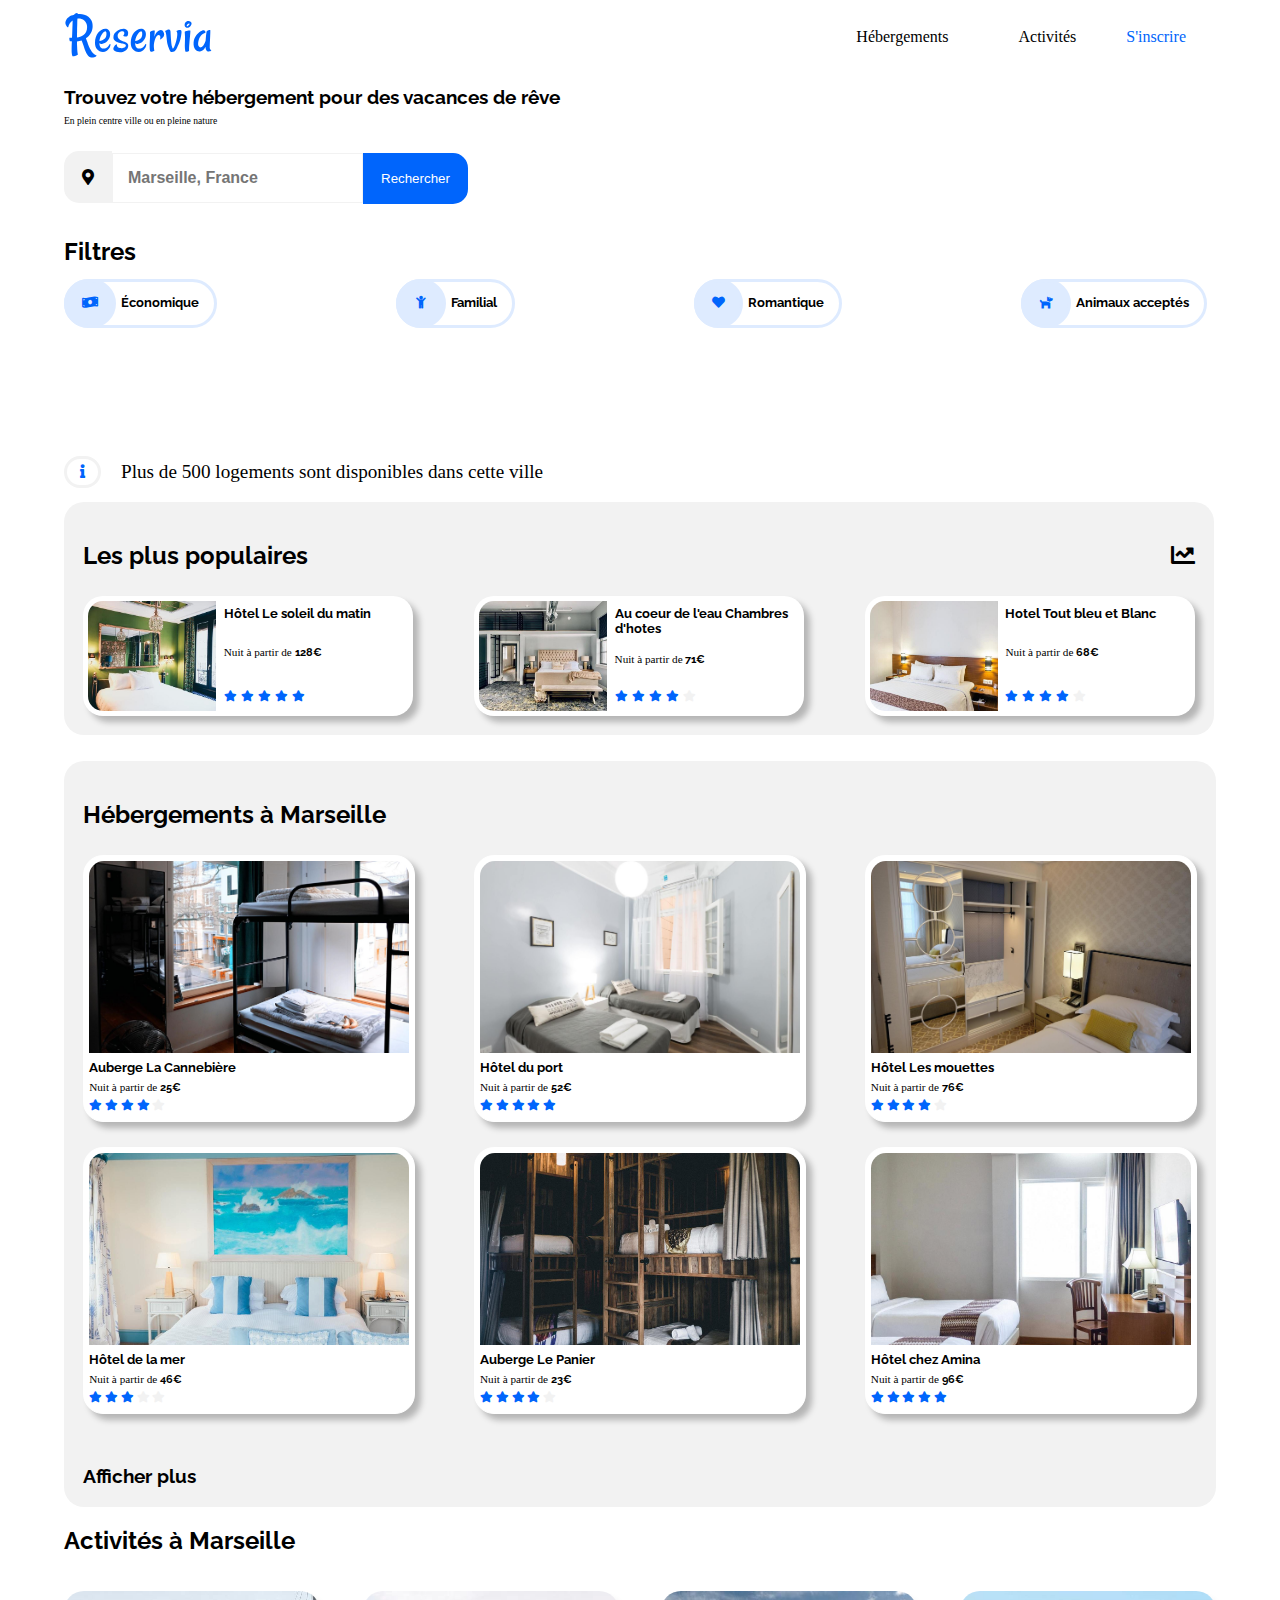
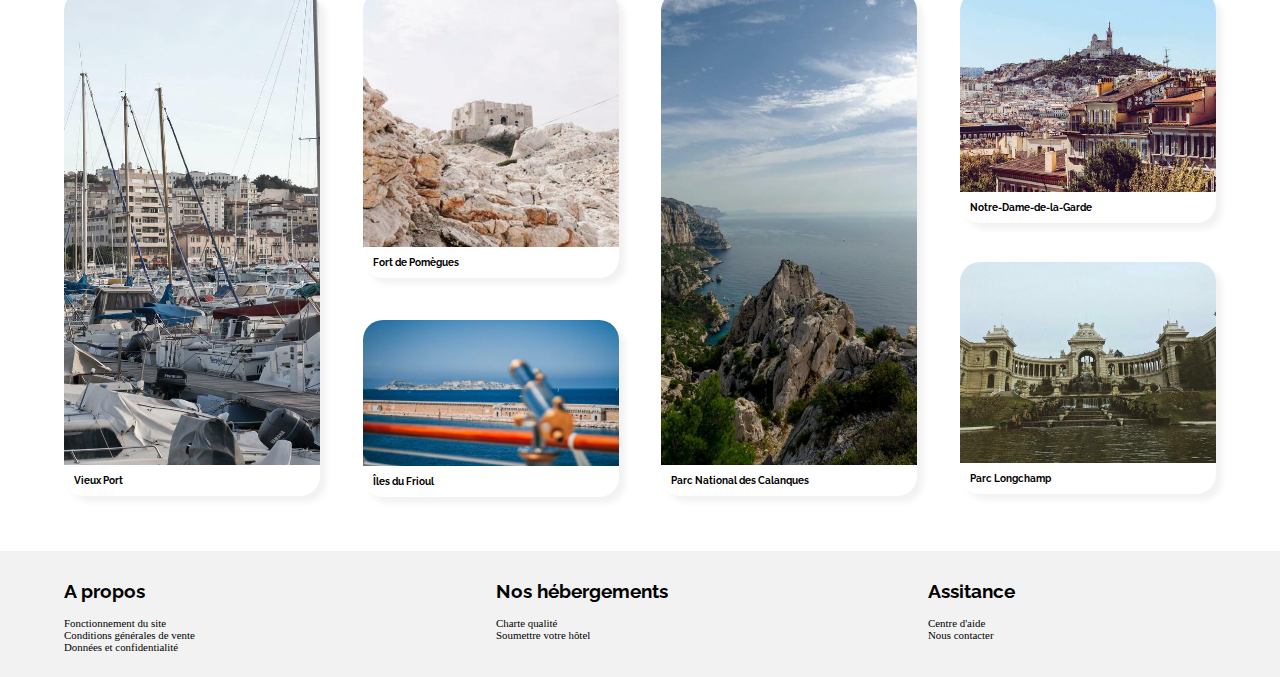
==== commit 242cd334: "media queries jusqua tablette" ====
--- a/index.html
+++ b/index.html
@@ -25,9 +25,9 @@
                     
                     <nav>
                         <ul>
-                            <li><a href="#hebergements" class="menu">Hébergements</a></li>
-                            <li><a href="#activites" class="menu">Activités</a></li>
-                            <li><a href="#" class="menu" id="inscrire">S'inscrire</a></li>
+                            <li><a href="#hebergements" class="menu espacement">Hébergements</a></li>
+                            <li><a href="#activites" class="menu espacement">Activités</a></li>
+                            <li><a href="#" id="inscrire" class="espacement">S'inscrire</a></li>
                         </ul>
                     </nav>                                                              
                 </header>
@@ -213,48 +213,48 @@
                     <section id="activites">
                             <h2>Activités à Marseille</h2>
                             <div id="paquet">
-                                <a href="#" class="general gr1">
+                                <a href="#" class="general gr1 effet_hover">
                                     <figure class="carte_activites">                                    
                                         <img class="phgrande" src="images/activites/3_medium/reno-laithienne-QUgJhdY5Fyk-unsplash.jpg" alt="Vieux_Port">
                                         <figcaption class="lieu">Vieux Port</figcaption>
                                     </figure>  
                                 </a>
 
-                                <div>
-                                    <a href="#" class="general gr2">
+                                <div class="lignepaquet">
+                                    <a href="#" class="general gr2 effet_hover">
                                         <figure class="carte_activites">
                                             <img class="phpetite" src="images/activites/4_small/paul-hermann-QFTrLdQIRhI-unsplash.jpg" alt="Fort_de_Pomègues">
-                                            <figcaption>Fort de Pomègues</figcaption>
+                                            <figcaption  class="lieu">Fort de Pomègues</figcaption>
                                         </figure>   
                                     </a>
                                     
-                                    <a href="#" class="general gr3">
+                                    <a href="#" class="general gr3 effet_hover">
                                         <figure class="carte_activites">
                                             <img class="phtrespetite" src="images/activites/4_small/kevin-hikari-rV_Qd1l-VXg-unsplash.jpg" alt="Îles_du_Frioul">
-                                            <figcaption>Îles du Frioul</figcaption>
+                                            <figcaption  class="lieu">Îles du Frioul</figcaption>
                                         </figure>
                                     </a>
                                 </div>                               
                                     
-                                <a href="#" class="general gr1">
+                                <a href="#" class="general gr1 effet_hover">
                                     <figure class="carte_activites">   
                                         <img class="phgrande" src="images/activites/3_medium/kilyan-sockalingum-NR8-cBCN3aI-unsplash.jpg" alt="Parc_National_des_Calanques">
-                                        <figcaption>Parc National des Calanques</figcaption>
+                                        <figcaption  class="lieu">Parc National des Calanques</figcaption>
                                     </figure>
                                 </a>
                                 
-                                <div>
-                                    <a href="#" class="general gr4">
+                                <div class="lignepaquet">
+                                    <a href="#" class="general gr4 effet_hover">
                                         <figure class="carte_activites">                               
                                             <img class="phmoyenne" src="images/activites/4_small/florian-wehde-xW9e8gdotxI-unsplash.jpg" alt="Notre-Dame-de-la-Garde">                                    
-                                            <figcaption>Notre-Dame-de-la-Garde</figcaption>
+                                            <figcaption  class="lieu">Notre-Dame-de-la-Garde</figcaption>
                                         </figure>
                                     </a>
 
-                                    <a href="#" class="general gr5">
+                                    <a href="#" class="general gr5 effet_hover">
                                         <figure class="carte_activites">    
                                             <img class="phmoyenne" src="images/activites/4_small/lena-paulin-wH2-EJoDcV0-unsplash.jpg" alt="Parc_Longchamp">
-                                            <figcaption>Parc Longchamp</figcaption>
+                                            <figcaption  class="lieu">Parc Longchamp</figcaption>
                                         </figure>                                    
                                     </a>
                                 </div>                                
--- a/style.css
+++ b/style.css
@@ -11,6 +11,12 @@
     font-family: 'Raleway', 'Times New Roman', Times, serif;
 }
 
+#bloc_page>*:not(footer)
+{
+    width: 90%;
+    margin:auto;
+}
+
 a{
     text-decoration: none;
     color: #000;
@@ -19,12 +25,6 @@
 h1, h2, h3, strong
 {
     font-weight: bold;
-}
-
-#bloc_page>*:not(footer)
-{
-    width: 90%;
-    margin:auto;
 }
 
 .fa-star
@@ -63,21 +63,32 @@
 nav ul
 {
     display: flex;
-    justify-content: space-between;
+    justify-content: flex-end;
     align-items: center;
     width: 30vw;
     height: 2vw;
+    padding-right: 30px;
 }
 
 nav ul li
 {
-    font-size: 1.3rem;
+    font-size: 1.3em;
     list-style: none;
 }
 
 #inscrire
 {
     color: #0065FC;
+}
+
+.espacement
+{
+    margin-left: 30px;
+}
+
+.menu
+{
+    padding: 0 20px 0 20px;
 }
 
 .menu:hover
@@ -85,6 +96,7 @@
     color: #0065FC;
     border-top: 3px #0065FC solid;
     padding-top: 20px;
+    
 }
 
 /*section recherche*/
@@ -105,8 +117,7 @@
     display: flex;
     align-items: baseline;
     width: 30vw;
-    height: 4vw;
-    margin: 1vw 0 2vw 0;
+    margin: 10px 0 20px 0;
 }
 
 .fa-map-marker-alt
@@ -136,8 +147,6 @@
     border:3px #0065FC solid;
     border-radius: 0 15px 15px 0;
 }
-
-
 
 /*section filtre*/
 
@@ -339,7 +348,7 @@
 .cartepop_img
 {
     width: 10vw;
-    height: 10vw;
+    height: auto;
     border-radius: 15px 0 0 15px;
     object-fit: cover;
     object-position: 50% 50%;
@@ -385,31 +394,29 @@
 
 #paquet
 {
+    height: 40vw;
     display: flex;
     justify-content: space-between;
     align-content: space-between;
 }
 
-.gr1
+.general
 {
     display: flex;
     flex-direction: column;
 }
 
+
 .gr2
 {
-    display: flex;
-    flex-direction: column;
-}
-
-.gr3
-{
-    display: flex;
-}
+    height: 64.2%;
+    
+}
+
 .gr4
 {
-    display: flex;
-    flex-direction: column;
+    height: 52.8%;
+    
 }
 
 figcaption
@@ -422,6 +429,7 @@
 .carte_activites
 {
     width: 20vw;
+    height: auto;
     display: flex;
     flex-direction: column;
     border-radius: 20px;
@@ -434,7 +442,7 @@
 .phgrande
 {
     width: 20vw;
-    height: 35vw;
+    height: 37vw;
     object-fit: cover;
     border-radius: 20px 20px 0 0;
 }
@@ -469,6 +477,7 @@
 {
     background-color: #F2F2F2;
     padding: 1vw 5vw;
+    margin-top: 3vw;
     display: flex;
     justify-content: space-between;
 }
@@ -487,4 +496,155 @@
     width: 20vw;
 }
 
-
+footer ul li :hover
+{
+    color: #0065FC;
+}
+
+@media screen and (max-width:1280px)
+{
+
+    .fa-star
+    {
+        
+        font-size: 0.7rem;
+    }
+
+    .effet_hover:hover
+    {
+        transform: scale(1.05);
+    }
+
+    header
+    {
+        width: 150vw;
+        margin: 0;
+    }
+
+    nav ul li
+    {
+        font-size: 1rem;
+    }
+
+    .recherche, .info
+    {
+        font-size: 0.6rem;
+    }
+
+    .filtre h2
+    {
+        margin: 0;
+    }
+
+    .textefiltre
+    {
+        font-size: 0.8rem;
+    }
+
+    .filtre
+    {
+        display: flex;
+        flex-direction: column;
+        align-items: flex-start;
+        height: 16vw;
+        padding-top: 1vw;
+    }
+
+    .filtre ul
+    {
+        display: flex;
+        justify-content: space-between;
+        flex-wrap: wrap;
+        padding: 0;
+        font-size: 0.8rem;
+        width: 90vw;
+    }
+
+    .info
+    {
+        margin-top: 30px;
+    }
+
+    
+
+    .filtreli
+    {
+        margin-right: 0.7vw;
+    }
+
+    .section_hebergements
+    {
+        display: flex;
+        flex-direction: column-reverse;
+    }
+
+    .article_hebergement
+    {
+        margin-right: 0;
+    }
+
+    .hebergements_pop
+    {
+        display: flex;
+        flex-direction: row;
+    }
+
+    aside
+    {
+        margin-bottom: 2vw;
+        width: 96.5%;
+    }
+
+    .pop
+    {
+        font-size: 0.7rem;
+    }
+
+    .cartepoparriere
+    {
+        height: 110px;
+        margin: 0;
+    }
+
+    .carte_arriere
+    {
+        width: 25vw;
+        height: auto;
+        font-size: 0.7rem;
+    }
+
+    .carte_img
+    {
+        width: 25vw;
+        height: 15vw;
+    }
+
+    .carte_arriere p, .carte_arriere h3, .star, figure p
+    {
+        margin-bottom: 5px;
+        margin-top: 5px;
+    }
+
+
+    .lieu
+    {
+        font-size: 0.6rem;
+        margin-left: 10px;
+    }
+
+    footer
+    {
+        margin-top: 5vw;
+    }
+
+    footer h2
+    {
+        font-size: 1.17rem;
+    }
+
+    footer>*:not(h2)
+    {
+        font-size: 0.68rem;
+    }
+    
+}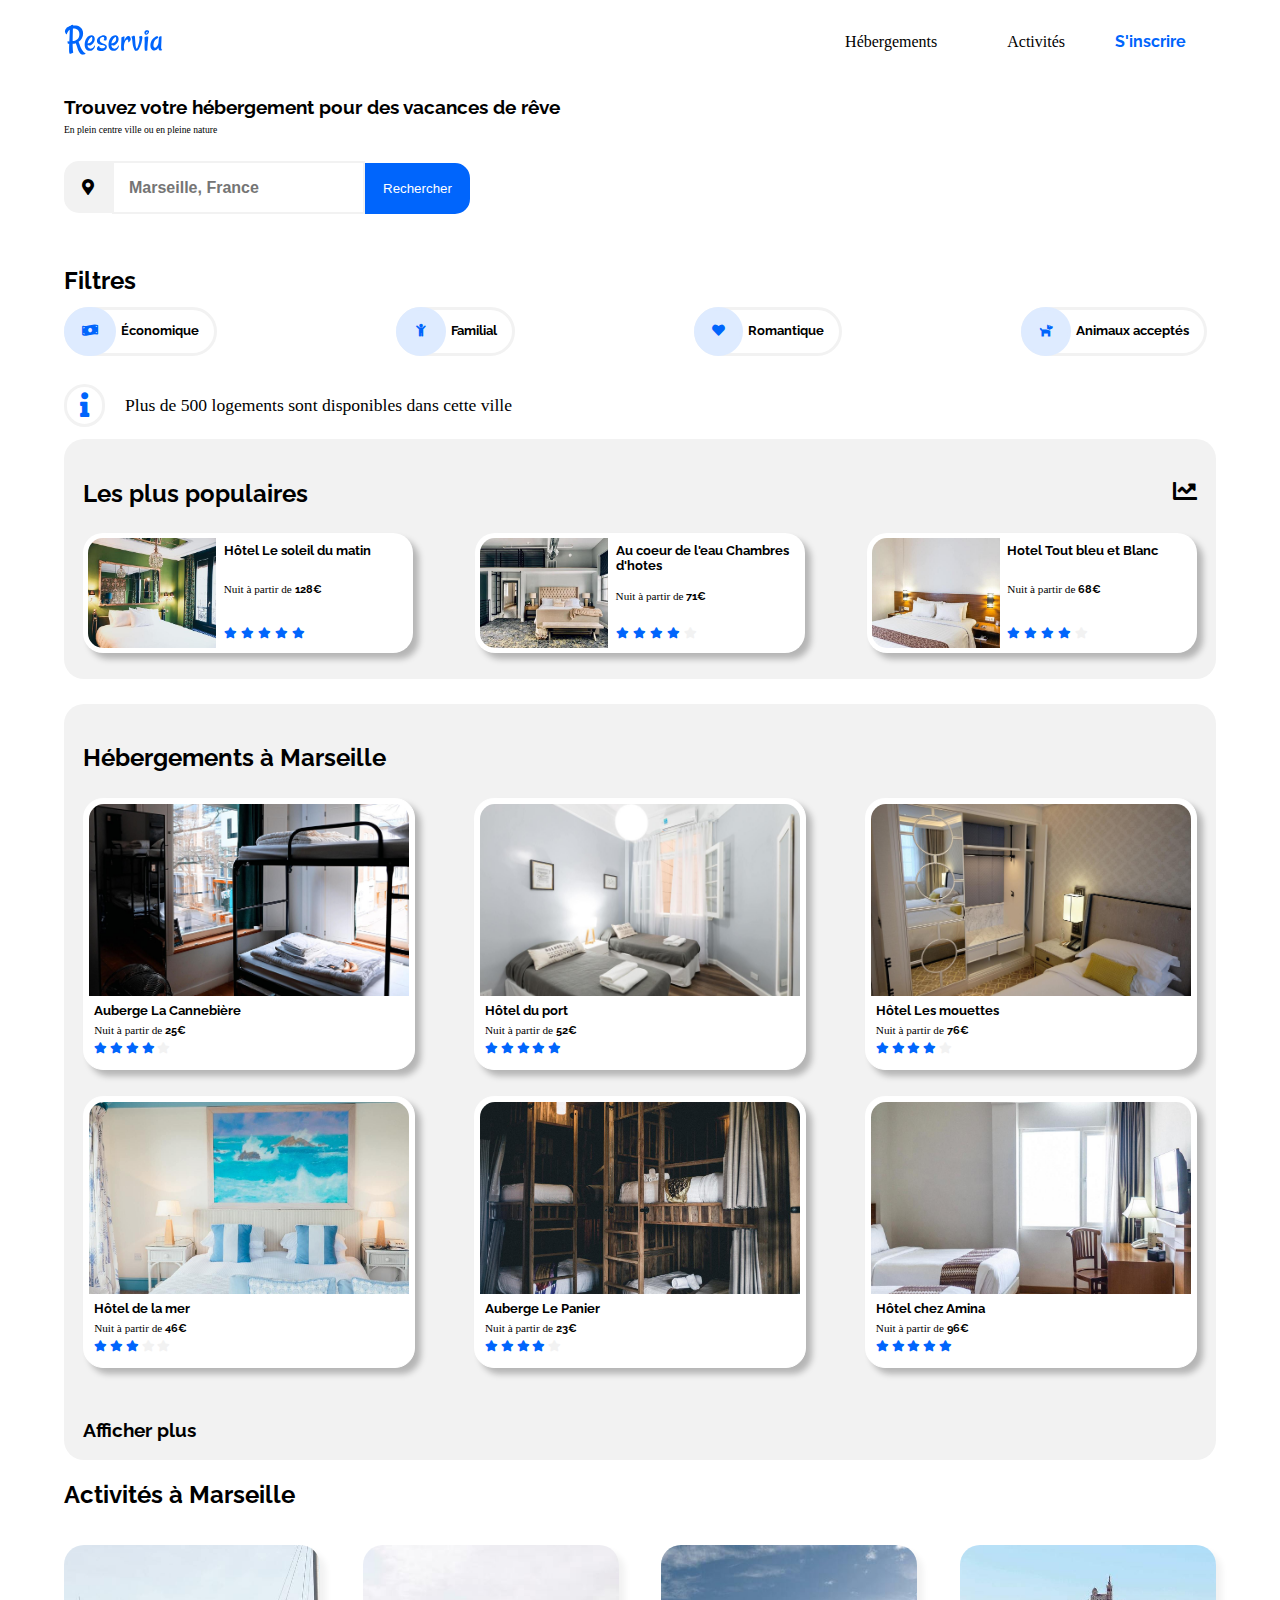
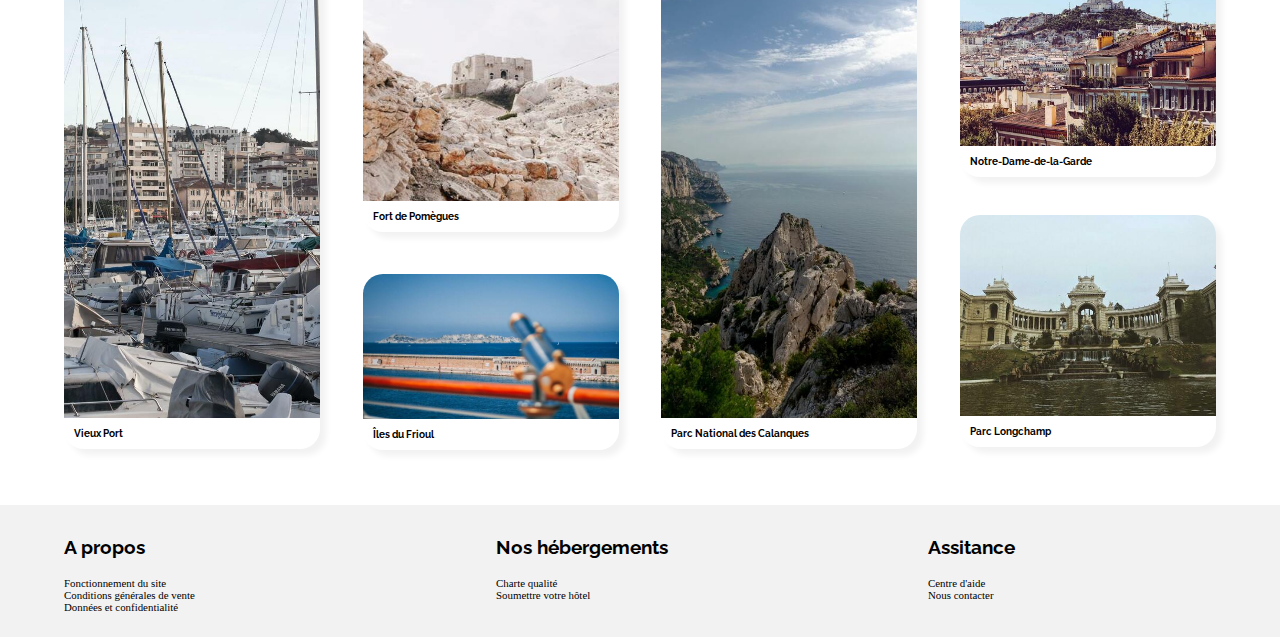
==== commit fcf0df24: "Revert "erreur + verificateur"" ====
--- a/index.html
+++ b/index.html
@@ -1,296 +1,296 @@
 <!DOCTYPE html>
     <html lang="fr">
         <head>
+            <meta charset="utf-8" />
+            <meta name="viewport" content="width=device-width, initial-scale=1.0">
+            
+            <title>Reservia</title>
+            
             <meta name="description" content="site Reservia pour le P2">
             <meta name="author"       content="Julien Brazzalotto">
-            <meta name="viewport" content="width=device-width, initial-scale=1.0">
-            <title>Reservia</title>
-            <meta charset="utf-8" />
-            <link rel="stylesheet" href="style.css" />
-
-            <!--icones-->
-            <link rel="stylesheet" href="https://cdnjs.cloudflare.com/ajax/libs/font-awesome/5.15.3/css/all.min.css">
-            
-            <!--police-->
+            
             <link rel="preconnect" href="https://fonts.gstatic.com">
             <link href="https://fonts.googleapis.com/css2?family=Raleway:wght@400;500;600;700;800&display=swap" rel="stylesheet">
+            
+            <link rel="stylesheet" href="https://cdnjs.cloudflare.com/ajax/libs/font-awesome/5.15.3/css/all.min.css">
+            
+            
+            <link rel="stylesheet" href="style.css" />
         
         </head>
 
         <body>
-            <div id="bloc_page">
-                <header>
-                    
-                    <a href="index.html"><img id="logo" src="images/logo/Reservia.svg" alt="logo_Reservia"></a>
-                    
-                    <nav>
-                        <ul>
-                            <li><a href="#hebergements" class="menu espacement">Hébergements</a></li>
-                            <li><a href="#activites" class="menu espacement">Activités</a></li>
-                            <li><a href="#" id="inscrire" class="espacement">S'inscrire</a></li>
-                        </ul>
-                    </nav>                                                              
-                </header>
-
-                <section class="recherche">
-                    
-                    <h1>Trouvez votre hébergement pour des vacances de rêve</h1>
-                    <p id="sous_titre">En plein centre ville ou en pleine nature</p>
-                    
-
-                    <form method="POST" action="#" class="bloc_recherche">
-                            <i class="fas fa-map-marker-alt"></i>
-                            <input type="search" name="ville" class="ville" placeholder="Marseille, France">
-                            <button type="submit" class="bouton_rechercher">Rechercher</button>                       
-                    </form>
-                </section>
-
-                <section class="filtre">
-                    <h2>Filtres</h2>
-                    <ul>                        
-                        <li class="filtreli"><i class="fas fa-money-bill-wave"></i><a href="#" class="textefiltre">Économique</a></li>                           
-                        <li class="filtreli"><i class="fas fa-child"></i><a href="#" class="textefiltre">Familial</a></li>
-                        <li class="filtreli"><i class="fas fa-heart"></i><a href="#" class="textefiltre">Romantique</a></li>
-                        <li class="filtreli"><i class="fas fa-dog"></i><a href="#" class="textefiltre">Animaux acceptés</a></li>
-                    </ul>                             
-                </section>
-    
-                <div class="info">
-                    <i class="fas fa-info"></i> 
-                    <p> Plus de 500 logements sont disponibles dans cette ville</p>
-                </div>
-                
+            
+            <header>
+                
+                <a href="index.html"><img id="logo" src="images/logo/Reservia.svg" alt="logo_Reservia"></a>
+                
+                <nav>
+                    <ul>
+                        <li class="soulignement"><a href="#hebergements" class="menu espacement espacement2">Hébergements</a></li>
+                        <li class="soulignement"><a href="#activites" class="menu espacement espacement3">Activités</a></li>
+                        <li class="inscrire"><a href="#" id="inscrire" class="espacement"><b>S'inscrire</b></a></li>
+                    </ul>
+                </nav>                                                              
+            </header>
+
+            <section class="recherche">
+                
+                <h1>Trouvez votre hébergement pour des vacances de rêve</h1>
+                <p id="sous_titre">En plein centre ville ou en pleine nature</p>
+                
+
+                <form method="POST" action="#" class="bloc_recherche">
+                        <i class="fas fa-map-marker-alt"></i>
+                        <input type="search" name="ville" class="ville" placeholder="Marseille, France">
+                        <button type="submit" class="bouton_rechercher">Rechercher</button>
+                        <button type="submit" class="iconesearch"><i class="fas fa-search"></i></button>                       
+                </form>
+            </section>
+
+            <section class="filtre">
+                <h2>Filtres</h2>
+                <ul>                        
+                    <li class="filtreli"><i class="fas fa-money-bill-wave"></i><a href="#" class="textefiltre">Économique</a></li>                           
+                    <li class="filtreli"><i class="fas fa-child"></i><a href="#" class="textefiltre">Familial</a></li>
+                    <li class="filtreli"><i class="fas fa-heart"></i><a href="#" class="textefiltre">Romantique</a></li>
+                    <li class="filtreli"><i class="fas fa-dog"></i><a href="#" class="textefiltre">Animaux acceptés</a></li>
+                </ul>                             
+            </section>
+
+            
+                    
+            <p class="info"><i class="fas fa-info"></i>Plus de 500 logements sont disponibles dans cette ville</p>
+            
+            
+                            
+            
+            
+            <main id="hebergements" class="section_hebergements">
+                <article class="article_hebergement">   
+                    <h2>Hébergements à Marseille</h2> 
+                    <figure class="hebergements">                            
+                        <a href="#" class="carte_arriere effet_hover">
+                            <img class="carte_img" src="images/hebergements/3_medium/marcus-loke-WQJvWU_HZFo-unsplash.jpg" alt="Auberge la Cannebière">
+                            <h3>Auberge La Cannebière</h3>
+                            <p>Nuit à partir de <b>25€</b></p>
+                            <p>
+                                <i class="fas fa-star"></i>
+                                <i class="fas fa-star"></i>
+                                <i class="fas fa-star"></i>
+                                <i class="fas fa-star"></i>
+                                <i class="fas fa-star grey"></i>
+                            </p>                                    
+                        </a>
+
+                        <a href="#" class="carte_arriere effet_hover">                                    
+                            <img class="carte_img" src="images/hebergements/3_medium/fred-kleber-gTbaxaVLvsg-unsplash.jpg" alt="Hôtel du port">
+                            <h3>Hôtel du port</h3>
+                            <p>Nuit à partir de <b>52€</b></p>
+                            <p>
+                                <i class="fas fa-star"></i>
+                                <i class="fas fa-star"></i>
+                                <i class="fas fa-star"></i>
+                                <i class="fas fa-star"></i>
+                                <i class="fas fa-star"></i>
+                            </p>
+                        </a>
+
+                        <a href="#" class="carte_arriere effet_hover">
+                            <img class="carte_img" src="images/hebergements/3_medium/reisetopia-B8WIgxA_PFU-unsplash.jpg" alt="Hôtel les mouettes">
+                            <h3>Hôtel Les mouettes</h3>
+                            <p>Nuit à partir de <b>76€</b></p>
+                            <p>
+                                <i class="fas fa-star"></i>
+                                <i class="fas fa-star"></i>
+                                <i class="fas fa-star"></i>
+                                <i class="fas fa-star"></i>
+                                <i class="fas fa-star grey"></i>
+                            </p>
+                        </a>                            
+                    
+                        <a href="#" class="carte_arriere effet_hover">
+                            <img class="carte_img" src="images/hebergements/3_medium/annie-spratt-Eg1qcIitAuA-unsplash.jpg" alt="Hôtel de la mer">
+                            <h3>Hôtel de la mer</h3>
+                            <p>Nuit à partir de <b>46€</b></p>
+                            <p>
+                                <i class="fas fa-star"></i>
+                                <i class="fas fa-star"></i>
+                                <i class="fas fa-star"></i>
+                                <i class="fas fa-star grey"></i>
+                                <i class="fas fa-star grey"></i>
+                            </p>                                
+                        </a>
+
+                        <a href="#" class="carte_arriere effet_hover">
+                            <img class="carte_img" src="images/hebergements/3_medium/nicate-lee-kT-ZyaiwBe0-unsplash.jpg" alt="Auberge Le Panier">
+                            <h3>Auberge Le Panier</h3>
+                            <p>Nuit à partir de <b>23€</b></p>
+                            <p>
+                                <i class="fas fa-star"></i>
+                                <i class="fas fa-star"></i>
+                                <i class="fas fa-star"></i>
+                                <i class="fas fa-star"></i>
+                                <i class="fas fa-star grey"></i>
+                            </p>
+                        </a>
+
+                        <a href="#" class="carte_arriere effet_hover">
+                            <img class="carte_img" src="images/hebergements/3_medium/febrian-zakaria-M6S1WvfW68A-unsplash.jpg" alt="Hotel chez Amina">
+                            <h3>Hôtel chez Amina</h3>
+                            <p>Nuit à partir de <b>96€</b></p>
+                            <p>
+                                <i class="fas fa-star"></i>
+                                <i class="fas fa-star"></i>
+                                <i class="fas fa-star"></i>
+                                <i class="fas fa-star"></i>
+                                <i class="fas fa-star"></i>
+                            </p>    
+                        </a>   
+                    </figure>
+
+                    
+                        <a href="#" class="plus">
+                            Afficher plus
+                        </a>
+                    
+                </article>
+
+                
+                <section class="section_populaire">                 
+                    <h2>Les plus populaires<i class="fas fa-chart-line"></i></h2>
+                                                
+                                                
+                    <figure class="hebergements_pop">
+                        <a href="#" class="cartepoparriere effet_hover">
+                            <img class="cartepop_img" src="images/hebergements/4_small/emile-guillemot-Bj_rcSC5XfE-unsplash.jpg" alt="Hôtel_Le_soleil_du_matin">
+                            <figure class="pop">
+                                <h3>Hôtel Le soleil du matin</h3>
+                                <p>Nuit à partir de <b>128€</b></p>
+                                <figcaption class="star">
+                                    <i class="fas fa-star"></i>
+                                    <i class="fas fa-star"></i>
+                                    <i class="fas fa-star"></i>
+                                    <i class="fas fa-star"></i>
+                                    <i class="fas fa-star"></i>
+                                </figcaption>
+                            </figure>
+                        </a>
+
+                        <a href="#" class="cartepoparriere effet_hover">
+                            <img class="cartepop_img" src="images/hebergements/4_small/aw-creative-VGs8z60yT2c-unsplash.jpg" alt="Au_coeur_de_l_eau_Chambres_d_hotes">
+                            <figure class="pop">
+                                <h3>Au coeur de l'eau Chambres d'hotes</h3>
+                                <p>Nuit à partir de <b>71€</b></p>                                
+                                <figcaption class="star">
+                                    <i class="fas fa-star"></i>
+                                    <i class="fas fa-star"></i>
+                                    <i class="fas fa-star"></i>
+                                    <i class="fas fa-star"></i>
+                                    <i class="fas fa-star grey"></i>
+                                </figcaption>
+                            </figure>
+                        </a>
+
+                        <a href="#" class="cartepoparriere effet_hover">
+                            <img class="cartepop_img" src="images/hebergements/4_small/febrian-zakaria-sjvU0THccQA-unsplash.jpg" alt="Hotel_Tout_bleu_et_blanc">
+                            <figure class="pop">
+                                <h3>Hotel Tout bleu et Blanc</h3>
+                                <p>Nuit à partir de <b>68€</b></p>                                
+                                <figcaption class="star">
+                                    <i class="fas fa-star"></i>
+                                    <i class="fas fa-star"></i>
+                                    <i class="fas fa-star"></i>
+                                    <i class="fas fa-star"></i>
+                                    <i class="fas fa-star grey"></i>
+                                </figcaption>
+                            </figure>
+                        </a>
+                    </figure>                       
+                </section>               
+            </main>
+                
+
+                <!--section-->
+                <section id="activites">
+                        <h2>Activités à Marseille</h2>
+                        <article id="paquet">
+                            <a href="#" class="general gr1 effet_hover">
+                                <figure class="carte_activites">                                    
+                                    <img class="phgrande" src="images/activites/3_medium/reno-laithienne-QUgJhdY5Fyk-unsplash.jpg" alt="Vieux_Port">
+                                    <figcaption class="lieu">Vieux Port</figcaption>
+                                </figure>  
+                            </a>
+
+                            <div class="lignepaquet">
+                                <a href="#" class="general gr2 effet_hover">
+                                    <figure class="carte_activites">
+                                        <img class="phpetite" src="images/activites/4_small/paul-hermann-QFTrLdQIRhI-unsplash.jpg" alt="Fort_de_Pomègues">
+                                        <figcaption  class="lieu">Fort de Pomègues</figcaption>
+                                    </figure>   
+                                </a>
                                 
-                
-                
-                <main id="hebergements" class="section_hebergements">
-                    <article class="article_hebergement">   
-                        <h2>Hébergements à Marseille</h2> 
-                        <div class="hebergements">                            
-                            <a href="#" class="carte_arriere effet_hover">
-                                <img class="carte_img" src="images/hebergements/3_medium/marcus-loke-WQJvWU_HZFo-unsplash.jpg" alt="Auberge la Cannebière">
-                                <h3>Auberge La Cannebière</h3>
-                                <p>Nuit à partir de <strong>25€</strong></p>
-                                <div>
-                                    <i class="fas fa-star"></i>
-                                    <i class="fas fa-star"></i>
-                                    <i class="fas fa-star"></i>
-                                    <i class="fas fa-star"></i>
-                                    <i class="fas fa-star grey"></i>
-                                </div>                                    
-                            </a>
-
-                            <a href="#" class="carte_arriere effet_hover">                                    
-                                <img class="carte_img" src="images/hebergements/3_medium/fred-kleber-gTbaxaVLvsg-unsplash.jpg" alt="Hôtel du port">
-                                <h3>Hôtel du port</h3>
-                                <p>Nuit à partir de <strong>52€</strong></p>
-                                <div>
-                                    <i class="fas fa-star"></i>
-                                    <i class="fas fa-star"></i>
-                                    <i class="fas fa-star"></i>
-                                    <i class="fas fa-star"></i>
-                                    <i class="fas fa-star"></i>
-                                </div>
-                            </a>
-
-                            <a href="#" class="carte_arriere effet_hover">
-                                <img class="carte_img" src="images/hebergements/3_medium/reisetopia-B8WIgxA_PFU-unsplash.jpg" alt="Hôtel les mouettes">
-                                <h3>Hôtel Les mouettes</h3>
-                                <p>Nuit à partir de <strong>76€</strong></p>
-                                <div>
-                                    <i class="fas fa-star"></i>
-                                    <i class="fas fa-star"></i>
-                                    <i class="fas fa-star"></i>
-                                    <i class="fas fa-star"></i>
-                                    <i class="fas fa-star grey"></i>
-                                </div>
-                            </a>                            
-                        
-                            <a href="#" class="carte_arriere effet_hover">
-                                <img class="carte_img" src="images/hebergements/3_medium/annie-spratt-Eg1qcIitAuA-unsplash.jpg" alt="Hôtel de la mer">
-                                <h3>Hôtel de la mer</h3>
-                                <p>Nuit à partir de <strong>46€</strong></p>
-                                <div>
-                                    <i class="fas fa-star"></i>
-                                    <i class="fas fa-star"></i>
-                                    <i class="fas fa-star"></i>
-                                    <i class="fas fa-star grey"></i>
-                                    <i class="fas fa-star grey"></i>
-                                </div>                                
-                            </a>
-
-                            <a href="#" class="carte_arriere effet_hover">
-                                <img class="carte_img" src="images/hebergements/3_medium/nicate-lee-kT-ZyaiwBe0-unsplash.jpg" alt="Auberge Le Panier">
-                                <h3>Auberge Le Panier</h3>
-                                <p>Nuit à partir de <strong>23€</strong></p>
-                                <div>
-                                    <i class="fas fa-star"></i>
-                                    <i class="fas fa-star"></i>
-                                    <i class="fas fa-star"></i>
-                                    <i class="fas fa-star"></i>
-                                    <i class="fas fa-star grey"></i>
-                                </div>
-                            </a>
-
-                            <a href="#" class="carte_arriere effet_hover">
-                                <img class="carte_img" src="images/hebergements/3_medium/febrian-zakaria-M6S1WvfW68A-unsplash.jpg" alt="Hotel chez Amina">
-                                <h3>Hôtel chez Amina</h3>
-                                <p>Nuit à partir de <strong>96€</strong></p>
-                                <div>
-                                    <i class="fas fa-star"></i>
-                                    <i class="fas fa-star"></i>
-                                    <i class="fas fa-star"></i>
-                                    <i class="fas fa-star"></i>
-                                    <i class="fas fa-star"></i>
-                                </div>    
-                            </a>   
-                        </div>
-
-                        <div>
-                            <a href="#" class="plus">
-                                Afficher plus
-                            </a>
-                        </div>
-                    </article>
-
-                    
-                    <aside>
-                        <div class="titrepop">                     
-                            <h2>Les plus populaires</h2>                            
-                            <p><i class="fas fa-chart-line"></i></p>
-                        </div>                       
-                        <div class="hebergements_pop">
-                            <a href="#" class="cartepoparriere effet_hover">
-                                <img class="cartepop_img" src="images/hebergements/4_small/emile-guillemot-Bj_rcSC5XfE-unsplash.jpg" alt="Hôtel_Le_soleil_du_matin">
-                                <figure class="pop">
-                                    <h3>Hôtel Le soleil du matin</h3>
-                                    <p>Nuit à partir de <strong>128€</strong></p>
-                                    <figcaption class="star">
-                                        <i class="fas fa-star"></i>
-                                        <i class="fas fa-star"></i>
-                                        <i class="fas fa-star"></i>
-                                        <i class="fas fa-star"></i>
-                                        <i class="fas fa-star"></i>
-                                    </figcaption>
+                                <a href="#" class="general gr3 effet_hover">
+                                    <figure class="carte_activites">
+                                        <img class="phtrespetite" src="images/activites/4_small/kevin-hikari-rV_Qd1l-VXg-unsplash.jpg" alt="Îles_du_Frioul">
+                                        <figcaption  class="lieu">Îles du Frioul</figcaption>
+                                    </figure>
+                                </a>
+                            </div>                               
+                                
+                            <a href="#" class="general gr1 effet_hover">
+                                <figure class="carte_activites">   
+                                    <img class="phgrande" src="images/activites/3_medium/kilyan-sockalingum-NR8-cBCN3aI-unsplash.jpg" alt="Parc_National_des_Calanques">
+                                    <figcaption  class="lieu">Parc National des Calanques</figcaption>
                                 </figure>
                             </a>
-
-                            <a href="#" class="cartepoparriere effet_hover">
-                                <img class="cartepop_img" src="images/hebergements/4_small/aw-creative-VGs8z60yT2c-unsplash.jpg" alt="Au_coeur_de_l_eau_Chambres_d_hotes">
-                                <figure class="pop">
-                                    <h3>Au coeur de l'eau Chambres d'hotes</h3>
-                                    <p>Nuit à partir de <strong>71€</strong></p>                                
-                                    <figcaption class="star">
-                                        <i class="fas fa-star"></i>
-                                        <i class="fas fa-star"></i>
-                                        <i class="fas fa-star"></i>
-                                        <i class="fas fa-star"></i>
-                                        <i class="fas fa-star grey"></i>
-                                    </figcaption>
-                                </figure>
-                            </a>
-
-                            <a href="#" class="cartepoparriere effet_hover">
-                                <img class="cartepop_img" src="images/hebergements/4_small/febrian-zakaria-sjvU0THccQA-unsplash.jpg" alt="Hotel_Tout_bleu_et_blanc">
-                                <figure class="pop">
-                                    <h3>Hotel Tout bleu et Blanc</h3>
-                                    <p>Nuit à partir de <strong>68€</strong></p>                                
-                                    <figcaption class="star">
-                                        <i class="fas fa-star"></i>
-                                        <i class="fas fa-star"></i>
-                                        <i class="fas fa-star"></i>
-                                        <i class="fas fa-star"></i>
-                                        <i class="fas fa-star grey"></i>
-                                    </figcaption>
-                                </figure>
-                            </a>
-                        </div>                       
-                    </aside>               
-                </main>
-                    
-
-                    <!--section-->
-                    <section id="activites">
-                            <h2>Activités à Marseille</h2>
-                            <div id="paquet">
-                                <a href="#" class="general gr1 effet_hover">
-                                    <figure class="carte_activites">                                    
-                                        <img class="phgrande" src="images/activites/3_medium/reno-laithienne-QUgJhdY5Fyk-unsplash.jpg" alt="Vieux_Port">
-                                        <figcaption class="lieu">Vieux Port</figcaption>
-                                    </figure>  
-                                </a>
-
-                                <div class="lignepaquet">
-                                    <a href="#" class="general gr2 effet_hover">
-                                        <figure class="carte_activites">
-                                            <img class="phpetite" src="images/activites/4_small/paul-hermann-QFTrLdQIRhI-unsplash.jpg" alt="Fort_de_Pomègues">
-                                            <figcaption  class="lieu">Fort de Pomègues</figcaption>
-                                        </figure>   
-                                    </a>
-                                    
-                                    <a href="#" class="general gr3 effet_hover">
-                                        <figure class="carte_activites">
-                                            <img class="phtrespetite" src="images/activites/4_small/kevin-hikari-rV_Qd1l-VXg-unsplash.jpg" alt="Îles_du_Frioul">
-                                            <figcaption  class="lieu">Îles du Frioul</figcaption>
-                                        </figure>
-                                    </a>
-                                </div>                               
-                                    
-                                <a href="#" class="general gr1 effet_hover">
-                                    <figure class="carte_activites">   
-                                        <img class="phgrande" src="images/activites/3_medium/kilyan-sockalingum-NR8-cBCN3aI-unsplash.jpg" alt="Parc_National_des_Calanques">
-                                        <figcaption  class="lieu">Parc National des Calanques</figcaption>
+                            
+                            <div class="lignepaquet">
+                                <a href="#" class="general gr4 effet_hover">
+                                    <figure class="carte_activites">                               
+                                        <img class="phmoyenne" src="images/activites/4_small/florian-wehde-xW9e8gdotxI-unsplash.jpg" alt="Notre-Dame-de-la-Garde">                                    
+                                        <figcaption  class="lieu">Notre-Dame-de-la-Garde</figcaption>
                                     </figure>
                                 </a>
-                                
-                                <div class="lignepaquet">
-                                    <a href="#" class="general gr4 effet_hover">
-                                        <figure class="carte_activites">                               
-                                            <img class="phmoyenne" src="images/activites/4_small/florian-wehde-xW9e8gdotxI-unsplash.jpg" alt="Notre-Dame-de-la-Garde">                                    
-                                            <figcaption  class="lieu">Notre-Dame-de-la-Garde</figcaption>
-                                        </figure>
-                                    </a>
-
-                                    <a href="#" class="general gr5 effet_hover">
-                                        <figure class="carte_activites">    
-                                            <img class="phmoyenne" src="images/activites/4_small/lena-paulin-wH2-EJoDcV0-unsplash.jpg" alt="Parc_Longchamp">
-                                            <figcaption  class="lieu">Parc Longchamp</figcaption>
-                                        </figure>                                    
-                                    </a>
-                                </div>                                
-                            </div>
-                    </section>
-                
-
-                <!--footer--> 
-
-                <footer>                        
-                    <div class="footerbloc">
-                        <h2>A propos</h2>
-                        <ul class="listefooter">
-                            <li><a href="#">Fonctionnement du site</a></li>
-                            <li><a href="#">Conditions générales de vente</a></li>
-                            <li><a href="#">Données et confidentialité</a></li>
-                        </ul>
-                    </div>
-
-                    <div class="footerbloc">
-                        <h2>Nos hébergements</h2>
-                        <ul class="listefooter">
-                            <li><a href="#">Charte qualité</a></li>
-                            <li><a href="#">Soumettre votre hôtel</a></li>                    
-                        </ul>
-                    </div>
-
-                    <div class="footerbloc">
-                        <h2>Assitance</h2>
-                        <ul class="listefooter">
-                            <li><a href="#">Centre d'aide</a></li>
-                            <li><a href="#">Nous contacter</a></li>                        
-                        </ul>
-                    </div>
-                
-                </footer>
-            </div>              
+
+                                <a href="#" class="general gr5 effet_hover">
+                                    <figure class="carte_activites">    
+                                        <img class="phmoyenne" src="images/activites/4_small/lena-paulin-wH2-EJoDcV0-unsplash.jpg" alt="Parc_Longchamp">
+                                        <figcaption  class="lieu">Parc Longchamp</figcaption>
+                                    </figure>                                    
+                                </a>
+                            </div>                                
+                        </article>
+                </section>
+            
+
+            <!--footer--> 
+
+            <footer>                        
+                <section class="footerbloc">
+                    <h3>A propos</h3>
+                    <ul class="listefooter">
+                        <li><a href="#">Fonctionnement du site</a></li>
+                        <li><a href="#">Conditions générales de vente</a></li>
+                        <li><a href="#">Données et confidentialité</a></li>
+                    </ul>
+                </section>
+
+                <section class="footerbloc">
+                    <h3>Nos hébergements</h3>
+                    <ul class="listefooter">
+                        <li><a href="#">Charte qualité</a></li>
+                        <li><a href="#">Soumettre votre hôtel</a></li>                    
+                    </ul>
+                </section>
+
+                <section class="footerbloc">
+                    <h3>Assitance</h3>
+                    <ul class="listefooter">
+                        <li><a href="#">Centre d'aide</a></li>
+                        <li><a href="#">Nous contacter</a></li>                        
+                    </ul>
+                </section>            
+            </footer>                     
         </body>
     </html>--- a/style.css
+++ b/style.css
@@ -7,14 +7,9 @@
 
 body
 {
-    margin: 0px;
+    width: 100%;
+    margin: 0;
     font-family: 'Raleway', 'Times New Roman', Times, serif;
-}
-
-#bloc_page>*:not(footer)
-{
-    width: 90%;
-    margin:auto;
 }
 
 a{
@@ -50,14 +45,12 @@
     display: flex;
     justify-content: space-between;
     align-items: center;
-    margin-top: 1.5vw;
-    margin-bottom: 2vw;
-    
+    margin: 1vw 5vw 2vw 5vw;
 }
 
 #logo
 {
-    width: 150px;
+    width: 100px;
 }
 
 nav ul
@@ -100,6 +93,11 @@
 }
 
 /*section recherche*/
+
+.recherche
+{
+    margin: 0 5vw 0 5vw;
+}
 
 h1
 {
@@ -135,8 +133,9 @@
     color: black;
     font-weight: bold;
     border-right: none;
-    border: 1px #F2F2F2 solid;
+    border: 2px #F2F2F2 solid;
     font-size: 1rem;
+    height: 53px;
 }
 
 .bouton_rechercher
@@ -148,14 +147,18 @@
     border-radius: 0 15px 15px 0;
 }
 
+.iconesearch
+{
+    display: none;
+}
+
 /*section filtre*/
 
 .filtre
 {
     display: flex;
     align-items: center;
-    margin: 3vw 0 3vw 0;
-    
+    margin: 3vw 5vw 3vw 5vw;
 }
 
 h2 + ul
@@ -196,7 +199,7 @@
 
 .filtreli
 {
-    border: 3px #DEEBFF solid;
+    border: 3px #F2F2F2 solid;
     border-radius: 200px;
 }
 
@@ -204,7 +207,9 @@
 {
     cursor: pointer;
     background-color: white;
-}
+    border-color: #F2F2F2;
+}
+
 
 /*info*/
 
@@ -212,8 +217,7 @@
 {
     display: flex;
     align-items: center;
-    margin-top: 0.8vw;
-    margin-bottom: 1vw;
+    margin: 0.8vw 5vw 1vw 5vw;
 }
 
 .fa-info
@@ -234,16 +238,16 @@
 
 
 
+
 /*corps*/
 
-
 .section_hebergements
 {
     display: flex;
-    margin: auto;
-}
-
-.article_hebergement, aside
+    margin: 0 5vw 0 5vw;
+}
+
+.article_hebergement, .section_populaire
 {
     background-color: #f2f2f2;
     border-radius: 20px;
@@ -256,12 +260,12 @@
     flex: 3;
 }
 
-aside
+.section_populaire
 {
     flex: 1.2;
 }
 
-article h2, aside h2
+article h2, .section_hebergements h2
 {
     margin-bottom: 2vw;
 }
@@ -276,7 +280,7 @@
 
 .carte_arriere
 {
-    width: 15vw;
+    width: 17vw;
     margin: 0 0 2vw 0;
     border: 1px white solid;
     background-color: white;
@@ -288,7 +292,7 @@
 
 .carte_img
 {
-    width: 15vw;
+    width: 17vw;
     height: 7vw;
     border-radius: 15px 15px 0 0;
     object-fit: cover;
@@ -305,11 +309,13 @@
 
 /*pop*/
 
-aside
-{
-    padding: 1.5vw;
+.section_populaire
+{
+    padding: 1.5vw 1.5vw 0 1.5vw;
     flex: 1.2;
 }
+
+
 
 .titrepop
 {
@@ -320,6 +326,8 @@
 
 .fa-chart-line
 {
+    position: absolute;
+    right: 6.5vw;
     font-size: 1.5rem;
 }
 
@@ -329,6 +337,7 @@
     flex-direction: column;
     justify-content: space-between;
     flex-wrap: wrap;
+    margin: 0;
 }
 
 .cartepoparriere
@@ -389,7 +398,7 @@
 
 #activites
 {
-    margin: 20px auto;
+    margin: 0 5vw 0 5vw;
 }
 
 #paquet
@@ -487,6 +496,8 @@
     width:25%;
 }
 
+
+
 footer ul
 {
     display: flex;
@@ -515,16 +526,12 @@
         transform: scale(1.05);
     }
 
-    header
-    {
-        width: 150vw;
-        margin: 0;
-    }
 
     nav ul li
     {
         font-size: 1rem;
     }
+
 
     .recherche, .info
     {
@@ -546,7 +553,7 @@
         display: flex;
         flex-direction: column;
         align-items: flex-start;
-        height: 16vw;
+        height: 80px;
         padding-top: 1vw;
     }
 
@@ -562,11 +569,10 @@
 
     .info
     {
+        font-size: 1.1rem;
         margin-top: 30px;
     }
 
-    
-
     .filtreli
     {
         margin-right: 0.7vw;
@@ -589,10 +595,11 @@
         flex-direction: row;
     }
 
-    aside
+    .section_populaire
     {
         margin-bottom: 2vw;
-        width: 96.5%;
+        padding-bottom: 2vw;
+        border-radius: 20px;
     }
 
     .pop
@@ -637,14 +644,266 @@
         margin-top: 5vw;
     }
 
-    footer h2
+    footer h3
     {
         font-size: 1.17rem;
     }
 
-    footer>*:not(h2)
+    footer>*:not(h3)
     {
         font-size: 0.68rem;
+    }
+    
+}
+
+
+
+@media screen and (max-width:768px)
+{
+    
+    header
+    {
+        display: flex;
+        flex-direction: column;
+        align-items: flex-start;
+        width: auto;
+        margin: 0;
+        padding: 0;     
+    }
+
+    nav
+    {
+        width: 100%;
+    }
+
+    nav ul
+    {
+        
+        width: 100%;
+        height: 50px;
+        padding: 0;
+    }
+
+    nav ul li
+    {
+        display: flex;
+        justify-content: center;
+        align-items: baseline;
+        width: 100%;
+        height: 40px;
+    }
+
+    .soulignement
+    {
+        border-bottom: 2px #F2F2F2 solid;
+    }
+
+    .soulignement:hover
+    {
+        color: #0065FC;
+        border-bottom: 3px #0065FC solid;
+    }
+
+    .menu
+    {
+        margin: 0;
+        padding: 0;
+        height: 40px;
+    }
+
+    .menu:hover
+    {
+        border-top: none;
+        padding: 0;
+        margin: 0;
+    }
+
+    #logo
+    {
+        padding-left: 30px;
+    }
+
+    .inscrire
+    {
+        position: absolute;
+        width: auto;
+        top: 10px;
+        right: 20px;
+        font-size: 1.3rem;
+    }
+    
+    h1, h1 + p
+    {
+        font-size: 1.05rem;
+        margin-bottom: 10px;
+    }
+
+    h2
+    {
+        font-size: 1.2rem;
+    }
+
+    .article_hebergement, .recherche, .filtre, .info, .section_populaire
+    {
+        padding: 0 10px 0 10px;
+    }
+
+    .ville
+    {
+        border-right: none;
+        width: 100%;
+        font-size: 0.6rem;
+    }
+
+    .bouton_rechercher
+    {        
+        display: none;
+    }
+
+    .iconesearch
+    {
+        display: unset;
+        background-color: #0065FC;
+        padding: 18px;
+        color: white;
+        border: 2px #0065fc solid;
+        border-radius: 15px;
+    }
+
+    .bloc_recherche
+    {
+        display: flex;
+        align-items: center;
+        border: 2px #F2F2F2 solid;
+        border-radius: 20px 15px 15px 20px;
+        width: 80%;
+        height: 50px;
+    }
+
+    .filtre
+    {
+        height: auto;
+        width: 60%;
+    }
+
+
+    .filtre ul
+    {
+        display: flex;
+        justify-content: flex-start;
+        align-content: space-between;
+    }
+
+    .filtreli
+    {
+        margin: 5px 5px 5px 0;
+    }
+
+    .info
+    {
+        font-size: 1rem;
+    }
+
+    .section_hebergements
+    {
+        margin: 0 0 30px 0;
+    }
+
+    .titrepop
+    {
+        padding-right: 40px;
+    }
+
+    .section_populaire
+    {
+        border-radius: 0;
+    }
+
+    .hebergements_pop, .hebergements, footer
+    {
+        display: flex;
+        flex-direction: column;
+    }
+
+    .cartepoparriere
+    {
+        width: 97%;
+        margin-bottom: 15px;
+    }
+
+    .cartepop_img
+    {
+        width: 30vw;
+    }
+
+    .pop
+    {
+        font-size: 1rem;
+    }
+
+    .article_hebergement
+    {
+        width: 96%;
+        background-color: white;
+    }
+
+    .carte_arriere
+    {
+        font-size: 1rem;
+        width: 95%;
+        height: 230px;
+    }
+
+    .carte_img
+    {
+        width: 100%;
+        height: 150px;
+    }
+
+    #activites
+    {
+        width: 96%;
+        height: auto;
+        display: flex;
+        flex-direction: column;
+        margin: 0;
+        padding: 10px;
+    }
+
+    #paquet
+    {
+        height: auto;
+        display: flex;
+        flex-direction: column;
+    }
+
+    .general, .carte_activites, .phgrande, .phmoyenne, .phpetite, .phtrespetite
+    {
+        width: 100%;
+        
+    }    
+
+    .phgrande, .phmoyenne, .phpetite, .phtrespetite
+    {
+        height: 200px;
+    }
+
+    .lieu
+    {
+        font-size: 1rem;
+    }
+
+    .carte_activites
+    margin-bottom: 0;
+
+    footer h3
+    {
+        font-size: 1rem;
+    }
+
+    .footerbloc, .listefooter
+    {
+        width: 80vw;
     }
     
 }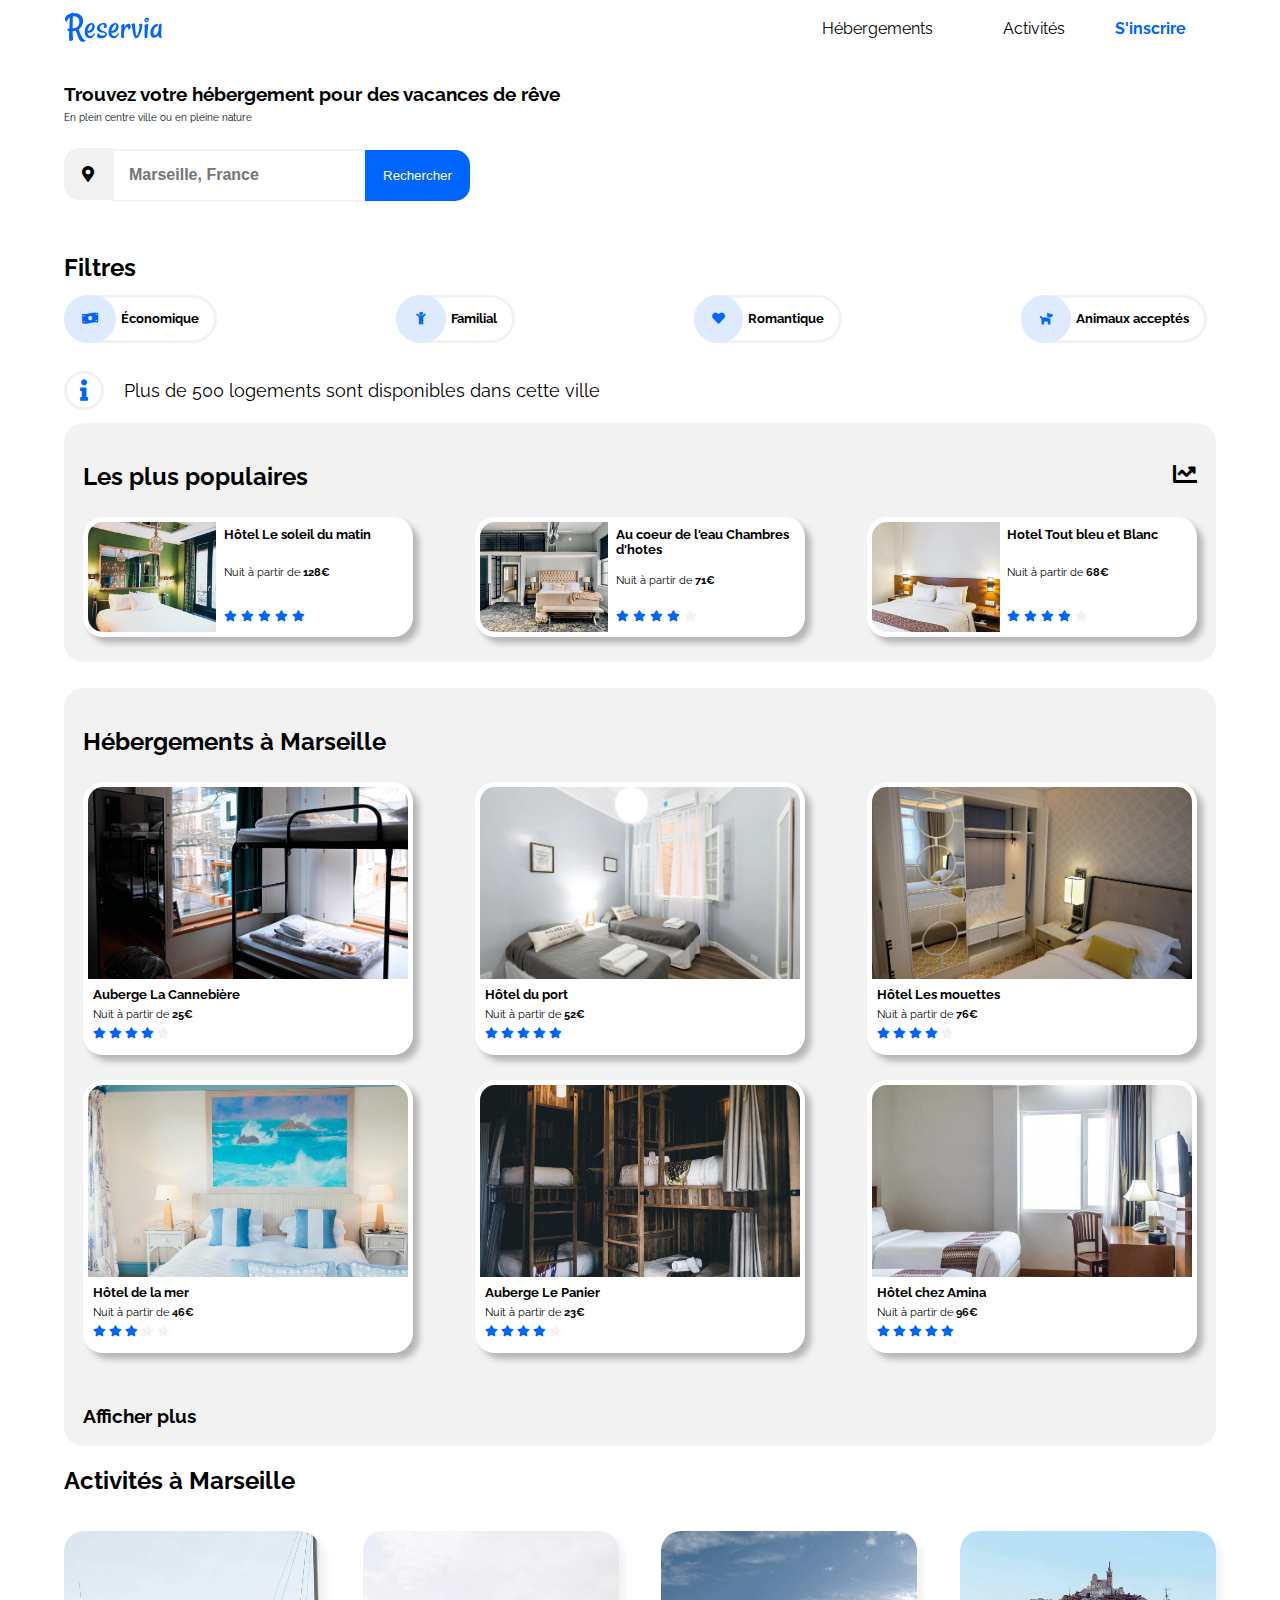
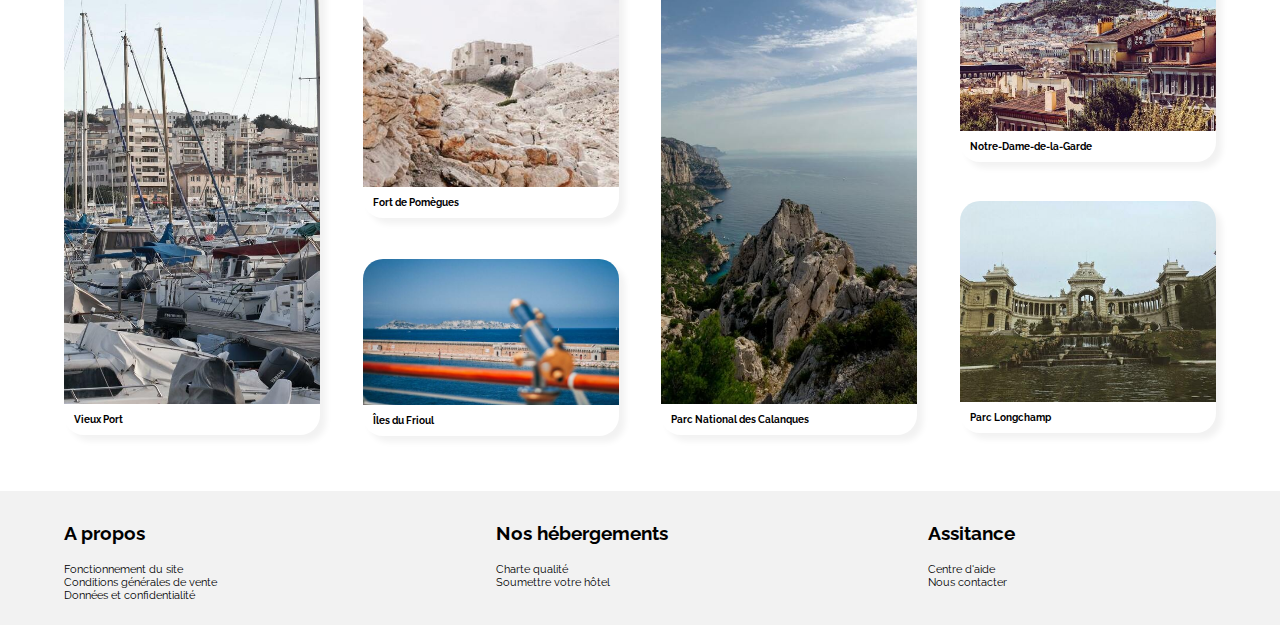
==== commit a5ac75c6: "correction destination police + verificateur" ====
--- a/index.html
+++ b/index.html
@@ -3,48 +3,41 @@
         <head>
             <meta charset="utf-8" />
             <meta name="viewport" content="width=device-width, initial-scale=1.0">
-            
-            <title>Reservia</title>
-            
+            <title>Reservia</title>            
             <meta name="description" content="site Reservia pour le P2">
             <meta name="author"       content="Julien Brazzalotto">
             
             <link rel="preconnect" href="https://fonts.gstatic.com">
             <link href="https://fonts.googleapis.com/css2?family=Raleway:wght@400;500;600;700;800&display=swap" rel="stylesheet">
-            
+
             <link rel="stylesheet" href="https://cdnjs.cloudflare.com/ajax/libs/font-awesome/5.15.3/css/all.min.css">
-            
             
             <link rel="stylesheet" href="style.css" />
         
         </head>
 
-        <body>
-            
-            <header>
-                
-                <a href="index.html"><img id="logo" src="images/logo/Reservia.svg" alt="logo_Reservia"></a>
-                
+        <body>            
+            <header>                
+                <a href="index.html"><img class="logo" src="images/logo/Reservia.svg" alt="logo_Reservia"></a>                
                 <nav>
                     <ul>
-                        <li class="soulignement"><a href="#hebergements" class="menu espacement espacement2">Hébergements</a></li>
-                        <li class="soulignement"><a href="#activites" class="menu espacement espacement3">Activités</a></li>
-                        <li class="inscrire"><a href="#" id="inscrire" class="espacement"><b>S'inscrire</b></a></li>
+                        <li class="soulignement"><a href="#hebergements" class="menu espacement">Hébergements</a></li>
+                        <li class="soulignement"><a href="#activites" class="menu espacement">Activités</a></li>
+                        <li class="inscrire"><a href="#" class="sinscrire espacement"><b>S'inscrire</b></a></li>
                     </ul>
                 </nav>                                                              
             </header>
 
-            <section class="recherche">
-                
+            <section class="recherche">                
                 <h1>Trouvez votre hébergement pour des vacances de rêve</h1>
-                <p id="sous_titre">En plein centre ville ou en pleine nature</p>
-                
+                <p>En plein centre ville ou en pleine nature</p>
+
 
                 <form method="POST" action="#" class="bloc_recherche">
-                        <i class="fas fa-map-marker-alt"></i>
-                        <input type="search" name="ville" class="ville" placeholder="Marseille, France">
-                        <button type="submit" class="bouton_rechercher">Rechercher</button>
-                        <button type="submit" class="iconesearch"><i class="fas fa-search"></i></button>                       
+                    <i class="fas fa-map-marker-alt"></i>
+                    <input type="search" name="ville" class="ville" placeholder="Marseille, France">
+                    <button type="submit" class="bouton_rechercher">Rechercher</button>
+                    <button type="submit" class="iconesearch"><i class="fas fa-search"></i></button>                       
                 </form>
             </section>
 
@@ -58,23 +51,20 @@
                 </ul>                             
             </section>
 
-            
-                    
+                            
             <p class="info"><i class="fas fa-info"></i>Plus de 500 logements sont disponibles dans cette ville</p>
             
-            
-                            
-            
+                                      
             
             <main id="hebergements" class="section_hebergements">
                 <article class="article_hebergement">   
                     <h2>Hébergements à Marseille</h2> 
                     <figure class="hebergements">                            
-                        <a href="#" class="carte_arriere effet_hover">
+                        <a href="#" class="carte_arriere">
                             <img class="carte_img" src="images/hebergements/3_medium/marcus-loke-WQJvWU_HZFo-unsplash.jpg" alt="Auberge la Cannebière">
                             <h3>Auberge La Cannebière</h3>
-                            <p>Nuit à partir de <b>25€</b></p>
-                            <p>
+                            <p class="ajustement">Nuit à partir de <b>25€</b></p>
+                            <p class="ajustement2">
                                 <i class="fas fa-star"></i>
                                 <i class="fas fa-star"></i>
                                 <i class="fas fa-star"></i>
@@ -83,11 +73,11 @@
                             </p>                                    
                         </a>
 
-                        <a href="#" class="carte_arriere effet_hover">                                    
+                        <a href="#" class="carte_arriere">                                    
                             <img class="carte_img" src="images/hebergements/3_medium/fred-kleber-gTbaxaVLvsg-unsplash.jpg" alt="Hôtel du port">
                             <h3>Hôtel du port</h3>
-                            <p>Nuit à partir de <b>52€</b></p>
-                            <p>
+                            <p class="ajustement">Nuit à partir de <b>52€</b></p>
+                            <p class="ajustement2">
                                 <i class="fas fa-star"></i>
                                 <i class="fas fa-star"></i>
                                 <i class="fas fa-star"></i>
@@ -96,11 +86,11 @@
                             </p>
                         </a>
 
-                        <a href="#" class="carte_arriere effet_hover">
+                        <a href="#" class="carte_arriere">
                             <img class="carte_img" src="images/hebergements/3_medium/reisetopia-B8WIgxA_PFU-unsplash.jpg" alt="Hôtel les mouettes">
                             <h3>Hôtel Les mouettes</h3>
-                            <p>Nuit à partir de <b>76€</b></p>
-                            <p>
+                            <p class="ajustement">Nuit à partir de <b>76€</b></p>
+                            <p class="ajustement2">
                                 <i class="fas fa-star"></i>
                                 <i class="fas fa-star"></i>
                                 <i class="fas fa-star"></i>
@@ -109,11 +99,11 @@
                             </p>
                         </a>                            
                     
-                        <a href="#" class="carte_arriere effet_hover">
+                        <a href="#" class="carte_arriere">
                             <img class="carte_img" src="images/hebergements/3_medium/annie-spratt-Eg1qcIitAuA-unsplash.jpg" alt="Hôtel de la mer">
                             <h3>Hôtel de la mer</h3>
-                            <p>Nuit à partir de <b>46€</b></p>
-                            <p>
+                            <p class="ajustement">Nuit à partir de <b>46€</b></p>
+                            <p class="ajustement2">
                                 <i class="fas fa-star"></i>
                                 <i class="fas fa-star"></i>
                                 <i class="fas fa-star"></i>
@@ -122,11 +112,11 @@
                             </p>                                
                         </a>
 
-                        <a href="#" class="carte_arriere effet_hover">
+                        <a href="#" class="carte_arriere">
                             <img class="carte_img" src="images/hebergements/3_medium/nicate-lee-kT-ZyaiwBe0-unsplash.jpg" alt="Auberge Le Panier">
                             <h3>Auberge Le Panier</h3>
-                            <p>Nuit à partir de <b>23€</b></p>
-                            <p>
+                            <p class="ajustement">Nuit à partir de <b>23€</b></p>
+                            <p class="ajustement2">
                                 <i class="fas fa-star"></i>
                                 <i class="fas fa-star"></i>
                                 <i class="fas fa-star"></i>
@@ -135,11 +125,11 @@
                             </p>
                         </a>
 
-                        <a href="#" class="carte_arriere effet_hover">
+                        <a href="#" class="carte_arriere">
                             <img class="carte_img" src="images/hebergements/3_medium/febrian-zakaria-M6S1WvfW68A-unsplash.jpg" alt="Hotel chez Amina">
                             <h3>Hôtel chez Amina</h3>
-                            <p>Nuit à partir de <b>96€</b></p>
-                            <p>
+                            <p class="ajustement">Nuit à partir de <b>96€</b></p>
+                            <p class="ajustement2">
                                 <i class="fas fa-star"></i>
                                 <i class="fas fa-star"></i>
                                 <i class="fas fa-star"></i>
@@ -162,7 +152,7 @@
                                                 
                                                 
                     <figure class="hebergements_pop">
-                        <a href="#" class="cartepoparriere effet_hover">
+                        <a href="#" class="cartepoparriere">
                             <img class="cartepop_img" src="images/hebergements/4_small/emile-guillemot-Bj_rcSC5XfE-unsplash.jpg" alt="Hôtel_Le_soleil_du_matin">
                             <figure class="pop">
                                 <h3>Hôtel Le soleil du matin</h3>
@@ -177,7 +167,7 @@
                             </figure>
                         </a>
 
-                        <a href="#" class="cartepoparriere effet_hover">
+                        <a href="#" class="cartepoparriere">
                             <img class="cartepop_img" src="images/hebergements/4_small/aw-creative-VGs8z60yT2c-unsplash.jpg" alt="Au_coeur_de_l_eau_Chambres_d_hotes">
                             <figure class="pop">
                                 <h3>Au coeur de l'eau Chambres d'hotes</h3>
@@ -192,7 +182,7 @@
                             </figure>
                         </a>
 
-                        <a href="#" class="cartepoparriere effet_hover">
+                        <a href="#" class="cartepoparriere">
                             <img class="cartepop_img" src="images/hebergements/4_small/febrian-zakaria-sjvU0THccQA-unsplash.jpg" alt="Hotel_Tout_bleu_et_blanc">
                             <figure class="pop">
                                 <h3>Hotel Tout bleu et Blanc</h3>
@@ -212,10 +202,10 @@
                 
 
                 <!--section-->
-                <section id="activites">
+                <section id="activites" class="activites">
                         <h2>Activités à Marseille</h2>
-                        <article id="paquet">
-                            <a href="#" class="general gr1 effet_hover">
+                        <div class="paquet">
+                            <a href="#" class="general gr1">
                                 <figure class="carte_activites">                                    
                                     <img class="phgrande" src="images/activites/3_medium/reno-laithienne-QUgJhdY5Fyk-unsplash.jpg" alt="Vieux_Port">
                                     <figcaption class="lieu">Vieux Port</figcaption>
@@ -223,14 +213,14 @@
                             </a>
 
                             <div class="lignepaquet">
-                                <a href="#" class="general gr2 effet_hover">
+                                <a href="#" class="general gr2">
                                     <figure class="carte_activites">
                                         <img class="phpetite" src="images/activites/4_small/paul-hermann-QFTrLdQIRhI-unsplash.jpg" alt="Fort_de_Pomègues">
                                         <figcaption  class="lieu">Fort de Pomègues</figcaption>
                                     </figure>   
                                 </a>
                                 
-                                <a href="#" class="general gr3 effet_hover">
+                                <a href="#" class="general gr3">
                                     <figure class="carte_activites">
                                         <img class="phtrespetite" src="images/activites/4_small/kevin-hikari-rV_Qd1l-VXg-unsplash.jpg" alt="Îles_du_Frioul">
                                         <figcaption  class="lieu">Îles du Frioul</figcaption>
@@ -238,7 +228,7 @@
                                 </a>
                             </div>                               
                                 
-                            <a href="#" class="general gr1 effet_hover">
+                            <a href="#" class="general gr1">
                                 <figure class="carte_activites">   
                                     <img class="phgrande" src="images/activites/3_medium/kilyan-sockalingum-NR8-cBCN3aI-unsplash.jpg" alt="Parc_National_des_Calanques">
                                     <figcaption  class="lieu">Parc National des Calanques</figcaption>
@@ -246,21 +236,21 @@
                             </a>
                             
                             <div class="lignepaquet">
-                                <a href="#" class="general gr4 effet_hover">
+                                <a href="#" class="general gr4">
                                     <figure class="carte_activites">                               
                                         <img class="phmoyenne" src="images/activites/4_small/florian-wehde-xW9e8gdotxI-unsplash.jpg" alt="Notre-Dame-de-la-Garde">                                    
                                         <figcaption  class="lieu">Notre-Dame-de-la-Garde</figcaption>
                                     </figure>
                                 </a>
 
-                                <a href="#" class="general gr5 effet_hover">
+                                <a href="#" class="general gr5">
                                     <figure class="carte_activites">    
                                         <img class="phmoyenne" src="images/activites/4_small/lena-paulin-wH2-EJoDcV0-unsplash.jpg" alt="Parc_Longchamp">
                                         <figcaption  class="lieu">Parc Longchamp</figcaption>
                                     </figure>                                    
                                 </a>
                             </div>                                
-                        </article>
+                        </div>
                 </section>
             
 
--- a/style.css
+++ b/style.css
@@ -1,8 +1,8 @@
 @font-face
 {
     font-family: 'Raleway';
-    src: url('Raleway/Raleway-Italic-VariableFont_wght.ttf');
-    src: url('Raleway/Raleway-VariableFont_wght.ttf');
+    src: url('Police/Raleway-Italic-VariableFont_wght.ttf');
+    src: url('Police/Raleway-VariableFont_wght.ttf');
 }
 
 body
@@ -33,11 +33,6 @@
     color: #F2F2F2;
 }
 
-.effet_hover:hover
-{
-    transform: scale(1.1);
-}
-
 /*header*/
 
 header
@@ -45,10 +40,10 @@
     display: flex;
     justify-content: space-between;
     align-items: center;
-    margin: 1vw 5vw 2vw 5vw;
-}
-
-#logo
+    margin: 0 5vw 2vw 5vw;
+}
+
+.logo
 {
     width: 100px;
 }
@@ -69,7 +64,7 @@
     list-style: none;
 }
 
-#inscrire
+.sinscrire
 {
     color: #0065FC;
 }
@@ -203,13 +198,12 @@
     border-radius: 200px;
 }
 
-.filtreli :hover
+.filtreli:hover
 {
     cursor: pointer;
-    background-color: white;
-    border-color: #F2F2F2;
-}
-
+    background-color: #DEEBFF;
+    border-color: #DEEBFF;
+}
 
 /*info*/
 
@@ -222,7 +216,7 @@
 
 .fa-info
 {
-    font-size: 1.4em;
+    font-size: 1.2em;
     color: #0065fc;
     border-radius: 2000px;
     margin-right: 20px;
@@ -236,9 +230,6 @@
     font-size: 1.2rem;
 }
 
-
-
-
 /*corps*/
 
 .section_hebergements
@@ -282,12 +273,21 @@
 {
     width: 17vw;
     margin: 0 0 2vw 0;
-    border: 1px white solid;
     background-color: white;
     padding: 5px 5px 10px 5px;
     border-radius: 20px;
     box-shadow: 6px 6px 6px rgba(0, 0, 0, 0.253);
     font-size: 0.8rem; 
+}
+
+.ajustement
+{
+    margin-bottom: 3rem;
+}
+
+.ajustement2
+{
+   margin-bottom: 10px;
 }
 
 .carte_img
@@ -313,15 +313,6 @@
 {
     padding: 1.5vw 1.5vw 0 1.5vw;
     flex: 1.2;
-}
-
-
-
-.titrepop
-{
-    display: flex;
-    justify-content: space-between;
-    align-items: baseline;
 }
 
 .fa-chart-line
@@ -396,12 +387,12 @@
 
 /*Activités*/
 
-#activites
+.activites
 {
     margin: 0 5vw 0 5vw;
 }
 
-#paquet
+.paquet
 {
     height: 40vw;
     display: flex;
@@ -507,11 +498,6 @@
     width: 20vw;
 }
 
-footer ul li :hover
-{
-    color: #0065FC;
-}
-
 @media screen and (max-width:1280px)
 {
 
@@ -661,6 +647,11 @@
 @media screen and (max-width:768px)
 {
     
+    .effet_hover:hover
+    {
+        transform: scale(1.02);
+    }
+
     header
     {
         display: flex;
@@ -718,7 +709,7 @@
         margin: 0;
     }
 
-    #logo
+    .logo
     {
         padding-left: 30px;
     }
@@ -809,14 +800,10 @@
         margin: 0 0 30px 0;
     }
 
-    .titrepop
-    {
-        padding-right: 40px;
-    }
-
     .section_populaire
     {
         border-radius: 0;
+        padding-left: 0.8em;
     }
 
     .hebergements_pop, .hebergements, footer
@@ -827,7 +814,7 @@
 
     .cartepoparriere
     {
-        width: 97%;
+        width: 98%;
         margin-bottom: 15px;
     }
 
@@ -845,12 +832,13 @@
     {
         width: 96%;
         background-color: white;
+        padding: 0 0 0 0.5em;
     }
 
     .carte_arriere
     {
         font-size: 1rem;
-        width: 95%;
+        width: 96%;
         height: 230px;
     }
 
@@ -860,17 +848,18 @@
         height: 150px;
     }
 
-    #activites
+    .activites
     {
         width: 96%;
         height: auto;
         display: flex;
         flex-direction: column;
         margin: 0;
-        padding: 10px;
-    }
-
-    #paquet
+        padding: 0 0 0 0.8em;
+    }
+
+
+    .paquet
     {
         height: auto;
         display: flex;
@@ -879,10 +868,11 @@
 
     .general, .carte_activites, .phgrande, .phmoyenne, .phpetite, .phtrespetite
     {
-        width: 100%;
-        
+        width: 99%;        
     }    
 
+    
+
     .phgrande, .phmoyenne, .phpetite, .phtrespetite
     {
         height: 200px;
@@ -894,7 +884,9 @@
     }
 
     .carte_activites
-    margin-bottom: 0;
+    {
+        margin-bottom: 0;
+    }
 
     footer h3
     {
